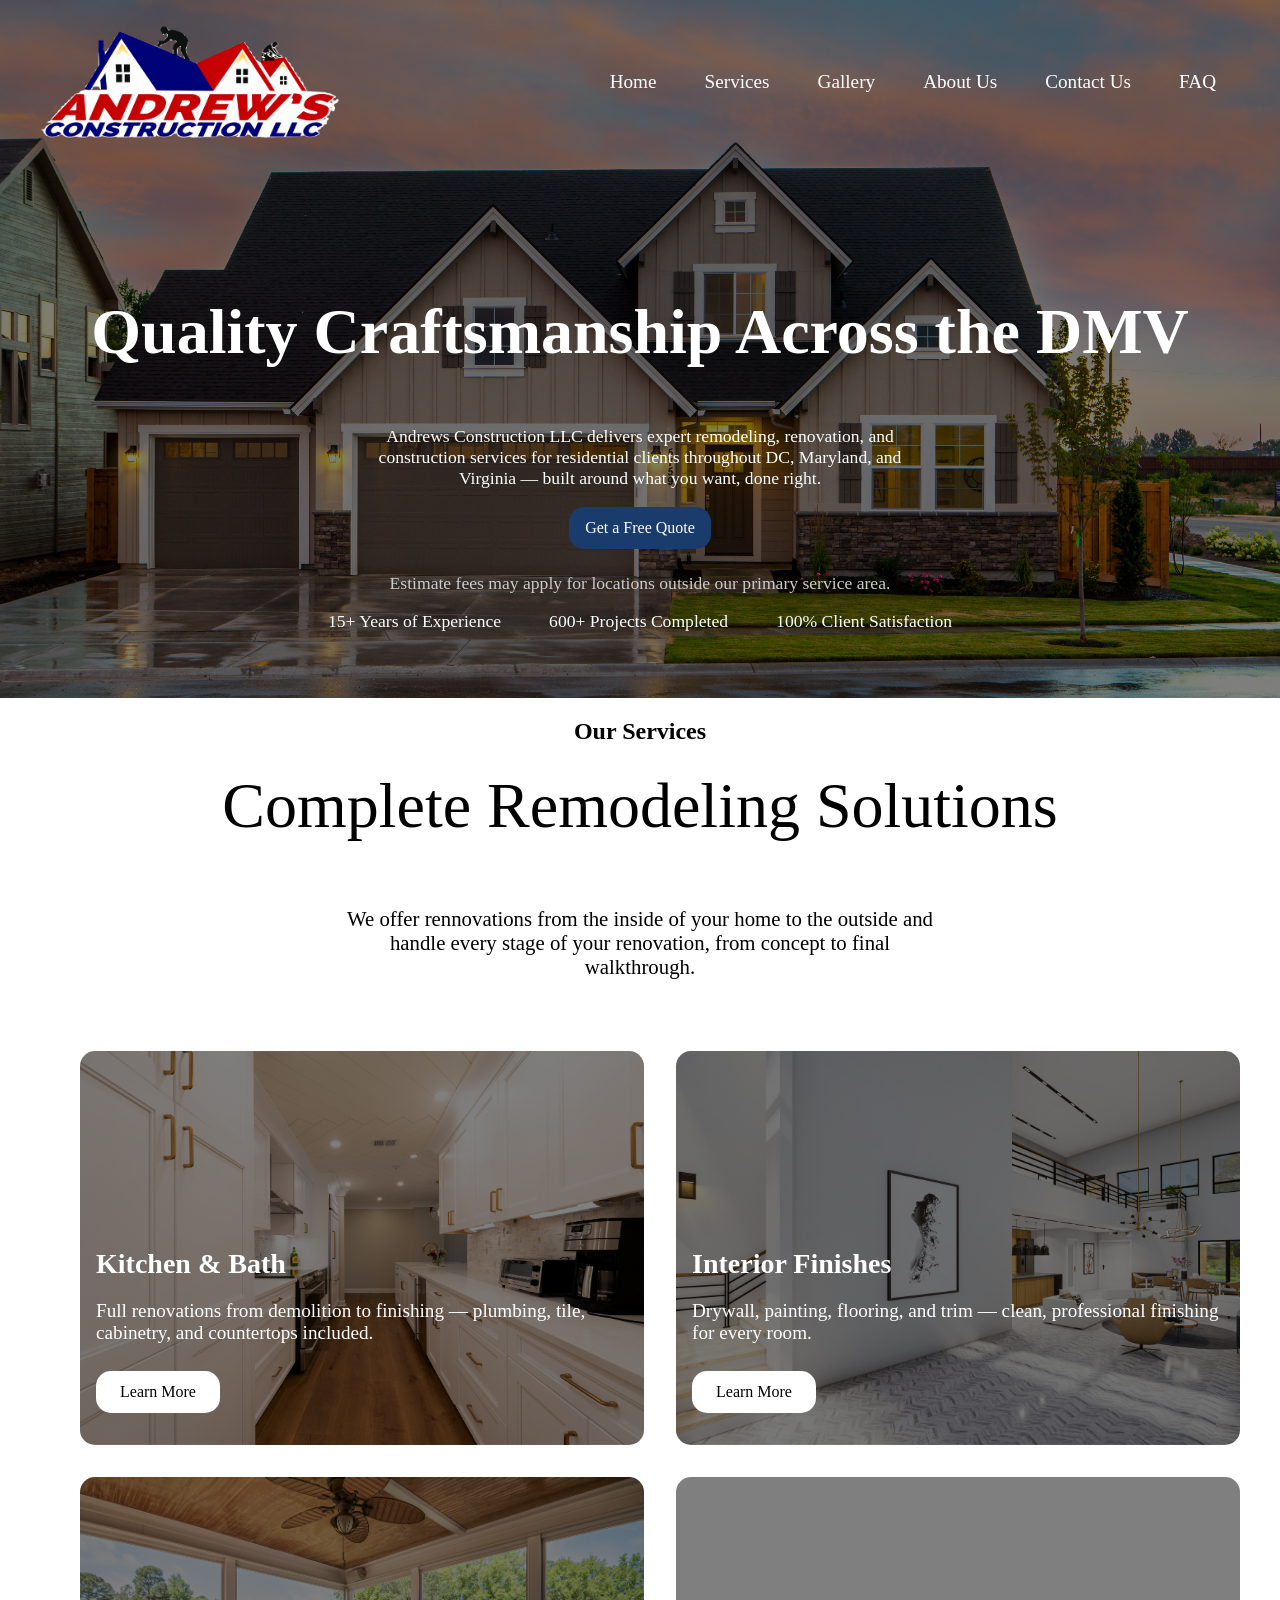
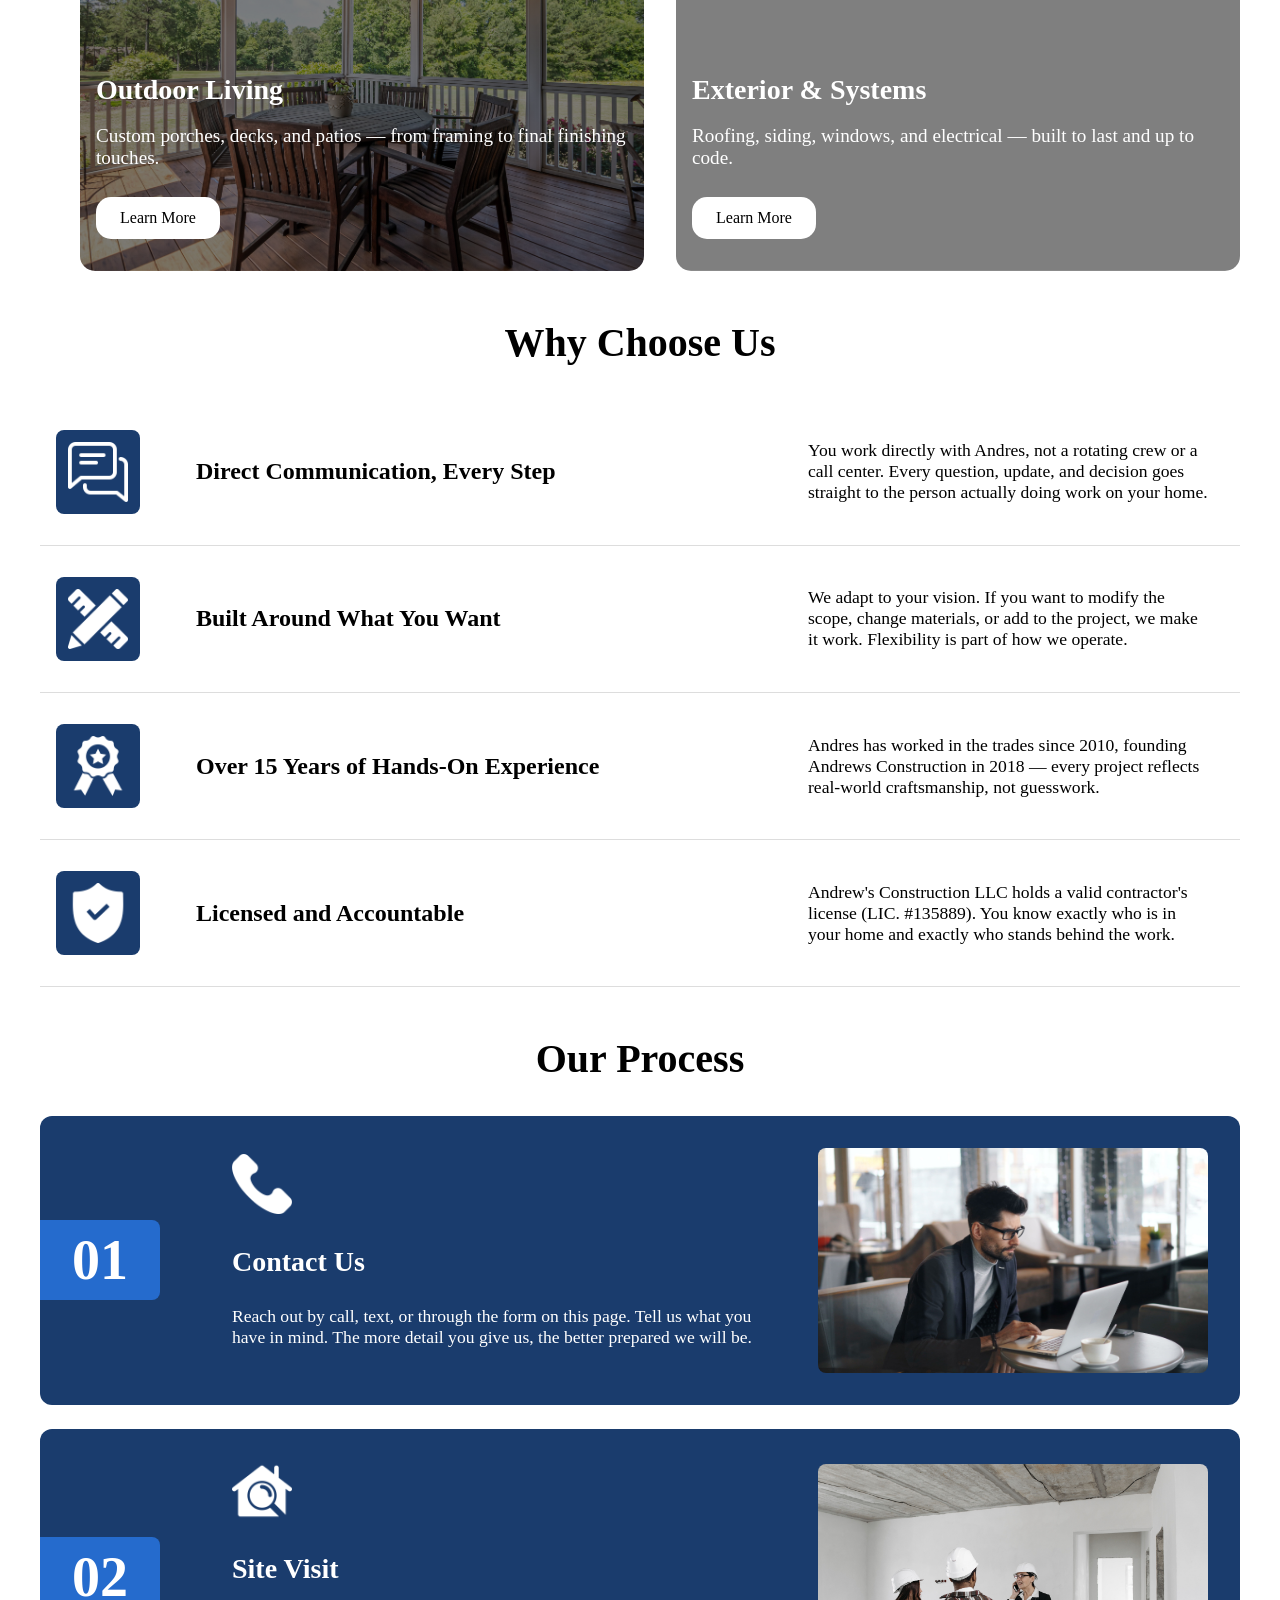
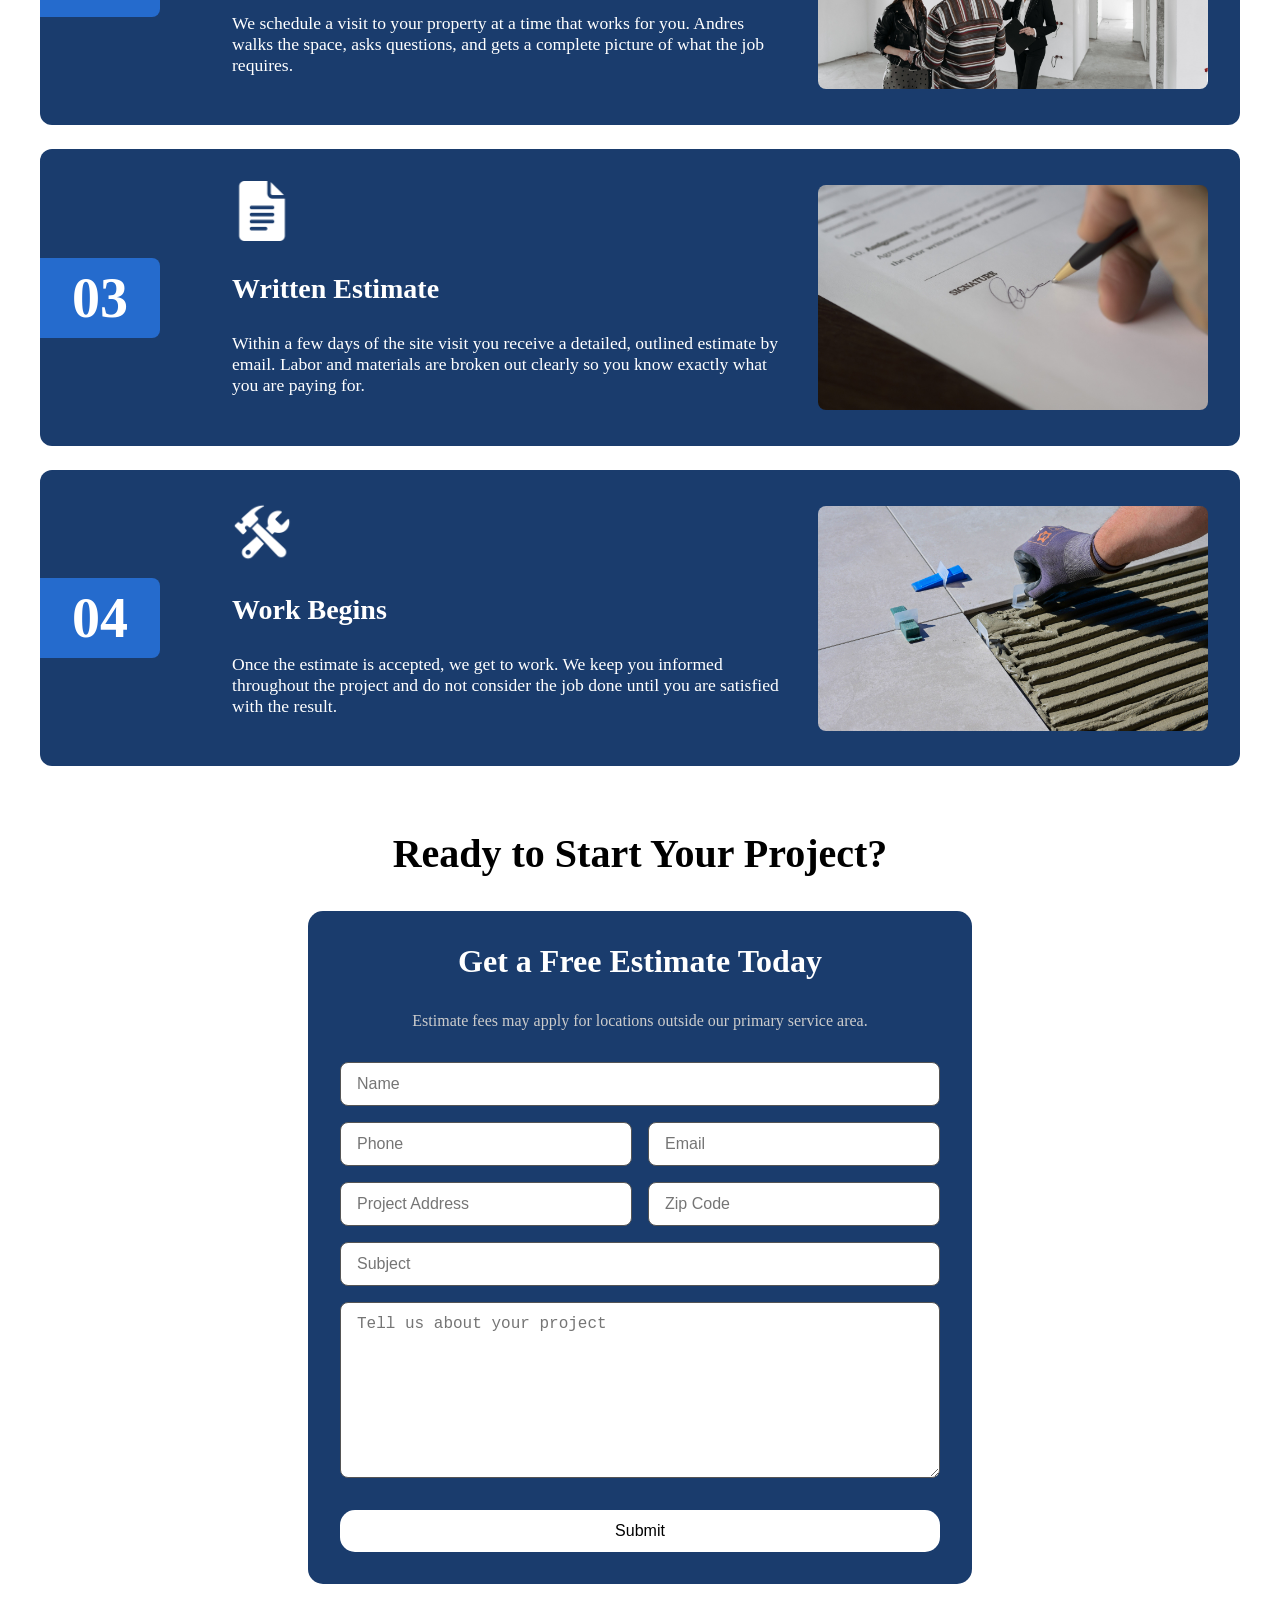
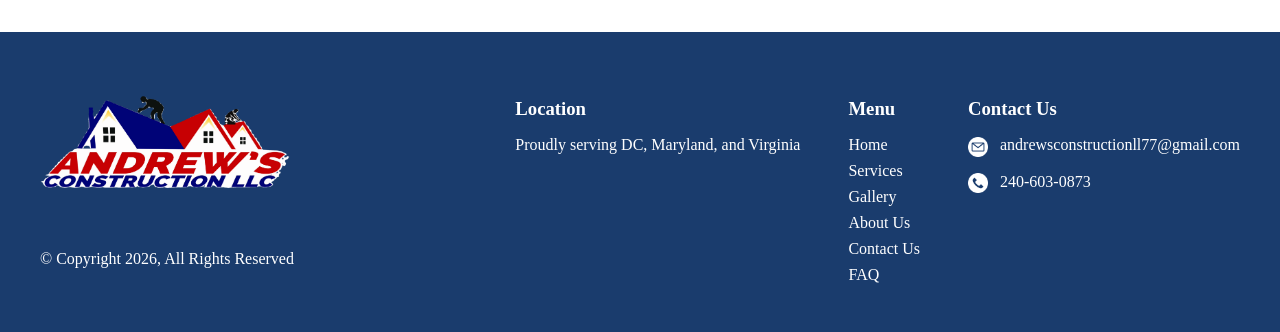
==== index.html @ 65fcd0f0 "update: add favicon across all pages" ====
<!DOCTYPE html>
<html lang="en">
  <head>
    <meta charset="UTF-8" />
    <meta name="viewport" content="width=device-width, initial-scale=1.0" />
    <title>Home</title>
    <link rel="stylesheet" href="css/styles.css" />
    <link rel="icon" type="image/png" href="images/favicon_logo.png" />
    <!-- Favicon icon attribution: Real estate icons created by ADMS ICons - Flaticon | https://www.flaticon.com/free-icons/real-estate -->
  </head>
  <body>
    <header class="header-transparent">
      <div class="header-inner">
        <h1>
          <a href="index.html">
            <img
              src="images/Business-Logo.png"
              alt="Andrews Construction LLC logo"
              class="logo"
            />
          </a>
        </h1>
        <nav>
          <ul>
            <li><a href="index.html">Home</a></li>
            <li><a href="services.html">Services</a></li>
            <li><a href="gallery.html">Gallery</a></li>
            <li><a href="about.html">About Us</a></li>
            <li><a href="contact.html">Contact Us</a></li>
            <li><a href="faq.html">FAQ</a></li>
          </ul>
        </nav>
      </div>
    </header>
    <section class="hero">
      <h2>Quality Craftsmanship Across the DMV</h2>
      <p>
        Andrews Construction LLC delivers expert remodeling, renovation, and
        construction services for residential clients throughout DC, Maryland,
        and Virginia — built around what you want, done right.
      </p>
      <a href="contact.html" class="cta-button">Get a Free Quote</a>
      <p class="fee-disclaimer">
        Estimate fees may apply for locations outside our primary service area.
      </p>

      <ul>
        <li>
          <span>15+ Years of Experience</span>
        </li>
        <li>
          <span>600+ Projects Completed</span>
        </li>
        <li>
          <span>100% Client Satisfaction</span>
        </li>
      </ul>
    </section>
    <main>
      <section class="services">
        <h2>Our Services</h2>
        <p>Complete Remodeling Solutions</p>
        <p class="services-subtext">
          We offer rennovations from the inside of your home to the outside and
          handle every stage of your renovation, from concept to final
          walkthrough.
        </p>
        <ul>
          <li class="kitchen-bath">
            <h3>Kitchen & Bath</h3>
            <p>
              Full renovations from demolition to finishing — plumbing, tile,
              cabinetry, and countertops included.
            </p>
            <div class="services-buttons">
              <a href="services.html" class="learn-more">Learn More</a>
            </div>
          </li>
          <li class="interior-finishes">
            <h3>Interior Finishes</h3>
            <p>
              Drywall, painting, flooring, and trim — clean, professional
              finishing for every room.
            </p>
            <div class="services-buttons">
              <a href="services.html" class="learn-more">Learn More</a>
            </div>
          </li>
          <li class="outdoor-living">
            <h3>Outdoor Living</h3>
            <p>
              Custom porches, decks, and patios — from framing to final
              finishing touches.
            </p>
            <div class="services-buttons">
              <a href="services.html" class="learn-more">Learn More</a>
            </div>
          </li>
          <li class="exterior-systems">
            <h3>Exterior & Systems</h3>
            <p>
              Roofing, siding, windows, and electrical — built to last and up to
              code.
            </p>
            <div class="services-buttons">
              <a href="services.html" class="learn-more">Learn More</a>
            </div>
          </li>
        </ul>
      </section>
      <section class="why-choose-us">
        <h2>Why Choose Us</h2>
        <ul>
          <li>
            <div class="icon-wrap">
              <img
                src="images/direct_comms.png"
                alt="Icon placeholder: direct communication"
                class="why-icon"
              />
            </div>
            <h3>Direct Communication, Every Step</h3>
            <p>
              You work directly with Andres, not a rotating crew or a call
              center. Every question, update, and decision goes straight to the
              person actually doing work on your home.
            </p>
          </li>
          <li>
            <div class="icon-wrap">
              <img
                src="images/build_around_them.png"
                alt="Icon placeholder: built around what you need"
                class="why-icon"
              />
            </div>
            <h3>Built Around What You Want</h3>
            <p>
              We adapt to your vision. If you want to modify the scope, change
              materials, or add to the project, we make it work. Flexibility is
              part of how we operate.
            </p>
          </li>
          <li>
            <div class="icon-wrap">
              <img
                src="images/experience.png"
                alt="Icon placeholder: experience"
                class="why-icon"
              />
            </div>
            <h3>Over 15 Years of Hands-On Experience</h3>
            <p>
              Andres has worked in the trades since 2010, founding Andrews
              Construction in 2018 — every project reflects real-world
              craftsmanship, not guesswork.
            </p>
          </li>
          <li>
            <div class="icon-wrap">
              <img
                src="images/shield.png"
                alt="Icon placeholder: licensed and accountable"
                class="why-icon"
              />
            </div>
            <h3>Licensed and Accountable</h3>
            <p>
              Andrew's Construction LLC holds a valid contractor's license (LIC.
              #135889). You know exactly who is in your home and exactly who
              stands behind the work.
            </p>
          </li>
        </ul>
      </section>
      <section class="process">
        <h2>Our Process</h2>
        <ol>
          <li>
            <span class="process-number">01</span>
            <div>
              <img
                src="images/contact_us.png"
                alt="Icon placeholder: contact us"
                class="process-icon"
              />
              <h3>Contact Us</h3>
              <p>
                Reach out by call, text, or through the form on this page. Tell
                us what you have in mind. The more detail you give us, the
                better prepared we will be.
              </p>
            </div>
            <img
              src="images/laptop_user.jpg"
              alt="Placeholder: contacting us photo"
              class="process-photo"
            />
          </li>
          <li>
            <span class="process-number">02</span>
            <div>
              <img
                src="images/site_visit.png"
                alt="Icon placeholder: site visit"
                class="process-icon"
              />
              <h3>Site Visit</h3>
              <p>
                We schedule a visit to your property at a time that works for
                you. Andres walks the space, asks questions, and gets a complete
                picture of what the job requires.
              </p>
            </div>
            <img
              src="images/contractor.jpg"
              alt="Placeholder: site visit photo"
              class="process-photo"
            />
          </li>
          <li>
            <span class="process-number">03</span>
            <div>
              <img
                src="images/estimate.png"
                alt="Icon placeholder: written estimate"
                class="process-icon"
              />
              <h3>Written Estimate</h3>
              <p>
                Within a few days of the site visit you receive a detailed,
                outlined estimate by email. Labor and materials are broken out
                clearly so you know exactly what you are paying for.
              </p>
            </div>
            <img
              src="images/sign_doc.jpg"
              alt="Placeholder: estiamte photo"
              class="process-photo"
            />
          </li>
          <li>
            <span class="process-number">04</span>
            <div>
              <img
                src="images/work_begins.png"
                alt="Icon placeholder: work begins"
                class="process-icon"
              />
              <h3>Work Begins</h3>
              <p>
                Once the estimate is accepted, we get to work. We keep you
                informed throughout the project and do not consider the job done
                until you are satisfied with the result.
              </p>
            </div>
            <img
              src="images/tiling_job.jpg"
              alt="Placeholder: work begins photo"
              class="process-photo"
            />
          </li>
        </ol>
      </section>
      <!-- <section>
        <h2>What Our Clients Say</h2>
        <blockquote>
          <p>Example review</p>
          <cite>- Eric Penkala</cite>
        </blockquote>
      </section> -->
      <section class="ready-to-start">
        <h2>Ready to Start Your Project?</h2>
        <form
          name="quote-request"
          class="home-form"
          data-netlify="true"
          data-netlify-recaptcha="true"
        >
          <h3 class="form-heading">Get a Free Estimate Today</h3>
          <p class="fee-disclaimer">
            Estimate fees may apply for locations outside our primary service
            area.
          </p>

          <input type="hidden" name="form-name" value="quote-request" />
          <p style="display: none">
            <label>Don't fill this out: <input name="bot-field" /></label>
          </p>

          <input type="text" name="name" placeholder="Name" required />

          <div class="form-row">
            <input type="tel" name="phone" placeholder="Phone" required />
            <input type="email" name="email" placeholder="Email" required />
          </div>

          <div class="form-row">
            <input
              type="text"
              name="address"
              placeholder="Project Address"
              required
            />
            <input
              type="text"
              name="zip"
              placeholder="Zip Code"
              pattern="[0-9]{5}"
              maxlength="5"
              required
            />
          </div>

          <input type="text" name="subject" placeholder="Subject" required />

          <textarea
            name="message"
            placeholder="Tell us about your project"
            required
          ></textarea>

          <div data-netlify-recaptcha="true"></div>

          <button type="submit">Submit</button>
        </form>
      </section>
    </main>
    <footer>
      <div class="footer-inner">
        <div class="footer-brand">
          <a href="index.html">
            <img
              src="images/Business-Logo.png"
              alt="Andrews Construction LLC logo"
              class="footer-logo"
            />
          </a>
          <p class="footer-copyright">
            &copy; Copyright 2026, All Rights Reserved
          </p>
        </div>

        <div class="footer-columns">
          <div class="footer-location">
            <h3>Location</h3>
            <p>Proudly serving DC, Maryland, and Virginia</p>
          </div>

          <div class="footer-menu">
            <h3>Menu</h3>
            <ul>
              <li><a href="index.html">Home</a></li>
              <li><a href="services.html">Services</a></li>
              <li><a href="gallery.html">Gallery</a></li>
              <li><a href="about.html">About Us</a></li>
              <li><a href="contact.html">Contact Us</a></li>
              <li><a href="faq.html">FAQ</a></li>
            </ul>
          </div>

          <div class="footer-contact">
            <h3>Contact Us</h3>
            <p>
              <img
                src="images/email-2.png"
                alt="Email icon"
                class="footer-icon"
              />
              <a href="mailto:andrewsconstructionll77@gmail.com"
                >andrewsconstructionll77@gmail.com</a
              >
            </p>
            <p>
              <img
                src="images/phone-call-2.png"
                alt="Phone icon"
                class="footer-icon"
              />
              <a href="tel:2406030873">240-603-0873</a>
            </p>
          </div>
        </div>
      </div>
    </footer>
  </body>
</html>
---- css/styles.css ----
/*
Author: Eric Penkala
Date: 07-09-26
File Name: styles.css
*/

main {
  max-width: 1200px;
  margin: 0 auto;
}

header {
  background-color: #1a3c6d;
  display: flex;
  justify-content: center;
}

.header-inner {
  width: 100%;
  max-width: 1200px;
  display: flex;
  justify-content: space-between;
  align-items: center;
  padding: 1.5rem 2rem;
}

.header-inner h1 {
  margin: 0;
}

.header-transparent {
  position: absolute;
  top: 0;
  left: 0;
  width: 100%;
  z-index: 10;
  background-color: transparent;
}

.logo {
  width: 300px;
  display: block;
}

nav ul {
  display: flex;
  list-style: none;
  gap: 1.5rem;
  padding: 0;
  margin: 0;
}

nav a {
  text-decoration: none;
  color: white;
  white-space: nowrap;
  font-size: 1.2rem;
  margin-right: 1.5rem;
}

body {
  margin: 0;
}

.hero h2,
.hero p,
.hero .cta-button {
  max-width: 700px;
}

.hero {
  background-image: linear-gradient(rgba(0, 0, 0, 0.5), rgba(0, 0, 0, 0.5)),
    url("../images/hero_photo.jpg");
  background-size: cover;
  background-position: center;
  color: white;
  min-height: 650px;
  display: flex;
  flex-direction: column;
  justify-content: flex-end;
  padding-bottom: 3rem;
  max-width: 100%;
  width: 100%;
  position: relative;
}

.hero h2,
.hero p,
.hero .cta-button,
.hero ul {
  max-width: 1200px;
  margin-left: auto;
  margin-right: auto;
  padding-left: 1rem;
  padding-right: 1rem;
}

.hero h2 {
  font-size: 4rem;
  margin-bottom: 2.5rem;
}

.hero .cta-button {
  align-self: flex-start;
  margin-bottom: 1rem;
}

.hero ul {
  display: flex;
  list-style: none;
  gap: 3rem;
  padding: 0;
  margin-top: 0;
  font-size: 1.1rem;
}

.hero p {
  text-align: center;
  margin-left: auto;
  margin-right: auto;
  max-width: 540px;
  font-size: 1.1rem;
}

.cta-button {
  display: inline-block;
  padding: 0.75rem 1.5rem;
  background-color: #1a3c6d;
  color: white;
  text-decoration: none;
  border-radius: 15px;
}

.services ul {
  color: white;
  display: grid;
  grid-template-columns: 1fr 1fr;
  gap: 2rem;
}

.kitchen-bath {
  list-style: none;
  border-radius: 15px;
  background-image: linear-gradient(rgba(0, 0, 0, 0.5), rgba(0, 0, 0, 0.5)),
    url("../images/kitchen.jpg");
  background-size: cover;
  background-position: center;
  padding: 1rem 1rem 2rem 1rem;
  display: flex;
  flex-direction: column;
  justify-content: flex-end;
  aspect-ratio: 1 / 0.65;
}

.interior-finishes {
  list-style: none;
  border-radius: 15px;
  background-image: linear-gradient(rgba(0, 0, 0, 0.5), rgba(0, 0, 0, 0.5)),
    url("../images/interior_room.jpg");
  background-size: cover;
  background-position: center;
  padding: 1rem 1rem 2rem 1rem;
  display: flex;
  flex-direction: column;
  justify-content: flex-end;
  aspect-ratio: 1 / 0.65;
}

.outdoor-living {
  list-style: none;
  border-radius: 15px;
  background-image: linear-gradient(rgba(0, 0, 0, 0.5), rgba(0, 0, 0, 0.5)),
    url("../images/porch.jpg");
  background-size: cover;
  background-position: center;
  padding: 1rem 1rem 2rem 1rem;
  display: flex;
  flex-direction: column;
  justify-content: flex-end;
  aspect-ratio: 1 / 0.65;
}

.exterior-systems {
  list-style: none;
  border-radius: 15px;
  background-image: linear-gradient(rgba(0, 0, 0, 0.5), rgba(0, 0, 0, 0.5)),
    url("../images/exterior.jpg");
  background-size: cover;
  background-position: center;
  padding: 1rem 1rem 2rem 1rem;
  display: flex;
  flex-direction: column;
  justify-content: flex-end;
  aspect-ratio: 1 / 0.65;
}

.services-buttons {
  display: flex;
  gap: 1rem;
}

.services li h3 {
  font-size: 1.75rem;
  margin-bottom: 0.5rem;
}

.services li p {
  font-size: 1.2rem;
  position: relative;
  top: -0.5rem;
}

.services h2 {
  text-align: center;
  font-size: 1.5rem;
  margin-bottom: 0.5rem;
}

.services > p {
  text-align: center;
  font-size: 4rem;
  position: relative;
  top: -2.5rem;
}

.services p.services-subtext {
  text-align: center;
  font-size: 1.3rem;
  margin-bottom: 2rem;
  max-width: 615px;
  margin-left: auto;
  margin-right: auto;
}

.learn-more {
  display: inline-block;
  background-color: white;
  color: black;
  padding: 0.75rem 1.5rem;
  text-decoration: none;
  border-radius: 15px;
}

.why-choose-us h2 {
  text-align: center;
  margin-top: 3rem;
  font-size: 2.5rem;
}

.why-choose-us ul {
  list-style: none;
  padding: 0;
  margin: 0;
}

.why-choose-us li {
  display: flex;
  align-items: center;
  gap: 3.5rem;
  padding: 1.5rem 0;
  border-bottom: 1px solid #ddd;
}

.why-choose-us li h3 {
  flex: 0 0 250px;
  font-size: 1.5rem;
  white-space: nowrap;
}

.why-choose-us li p {
  flex: 0 1 400px;
  text-align: left;
  margin-left: auto;
  margin-right: 2rem;
  font-size: 1.1rem;
}

.why-icon {
  width: 60px;
  height: auto;
  filter: brightness(0) invert(1);
}

.icon-wrap {
  border: none;
  background-color: #1a3c6d;
  display: flex;
  align-items: center;
  justify-content: center;
  margin-left: 1rem;
  padding: 0.75rem;
  border-radius: 8px;
}

.cta-button:hover {
  background-color: #0c182e;
}

.cta-button:hover {
  background-color: #0c182e;
}

.learn-more:hover {
  background-color: #dfdbdb;
}

.cta-button-services:hover {
  background-color: #0c182e;
}

.why-choose-us li:hover {
  background-color: #dce3ea;
}

.why-choose-us li:hover .icon-wrap {
  background-color: #0f1f3d;
}

.process h2 {
  text-align: center;
  margin-top: 3rem;
  font-size: 2.5rem;
}

.process ol {
  list-style: none;
  padding: 0;
  margin: 0;
  display: flex;
  flex-direction: column;
  gap: 1.5rem;
}

.process li {
  display: flex;
  align-items: center;
  gap: 2rem;
  background-color: #1a3c6d;
  border-radius: 12px;
  padding: 2rem 2rem 2rem 12rem;
  position: relative;
  color: white;
}

.process li > div {
  flex: 1 1 60%;
}

.process-photo {
  flex: 0 0 40%;
  width: 40%;
  height: 225px;
  object-fit: cover;
  border-radius: 8px;
}

.process-icon {
  width: 60px;
  height: 60px;
  object-fit: cover;
  filter: brightness(0) invert(1);
}

.process-number {
  position: absolute;
  left: 0;
  top: 50%;
  transform: translateY(-50%);
  background-color: #256bcd;
  color: white;
  font-size: 3.5rem;
  font-weight: bold;
  padding: 0.5rem 2rem;
  border-top-left-radius: 0;
  border-bottom-left-radius: 0;
  border-top-right-radius: 8px;
  border-bottom-right-radius: 8px;
}

.process li h3 {
  font-size: 1.75rem;
}

.process li p {
  font-size: 1.1rem;
}

footer {
  background-color: #1a3c6d;
  color: white;
  display: flex;
  justify-content: center;
}

.footer-inner {
  width: 100%;
  max-width: 1200px;
  display: flex;
  justify-content: space-between;
  align-items: flex-end;
  padding: 3rem 2rem;
  gap: 2rem;
}

.footer-brand {
  display: flex;
  flex-direction: column;
  gap: 0.5rem;
}

.footer-logo {
  width: 250px;
  height: auto;
  margin-bottom: 2rem;
}

.footer-columns {
  display: flex;
  gap: 3rem;
}

footer h3 {
  margin-bottom: 1rem;
}

footer ul {
  list-style: none;
  padding: 0;
  margin: 0;
  display: flex;
  flex-direction: column;
  gap: 0.5rem;
}

footer a {
  color: white;
  text-decoration: none;
}

.footer-icon {
  width: 20px;
  height: 20px;
  vertical-align: middle;
  margin-right: 0.5rem;
  filter: brightness(0) invert(1);
}

.ready-to-start {
  text-align: center;
  color: black;
  padding: 3rem 2rem;
}

.ready-to-start h2 {
  text-align: center;
  margin-top: 1rem;
  font-size: 2.5rem;
}

form {
  background-color: #1a3c6d;
  color: white;
  padding: 2rem;
  border-radius: 15px;
  max-width: 600px;
  display: flex;
  flex-direction: column;
  gap: 1rem;
}

form input,
form textarea {
  border: 1px solid #555;
  border-radius: 8px;
  padding: 0.75rem 1rem;
  color: black;
  font-size: 1rem;
}

form textarea {
  min-height: 150px;
  resize: vertical;
}

.form-row {
  display: flex;
  gap: 1rem;
}

.form-row input {
  flex: 1;
}

form button {
  background-color: white;
  color: black;
  border: none;
  padding: 0.75rem 1.5rem;
  border-radius: 15px;
  font-size: 1rem;
  cursor: pointer;
  width: 100%;
}

form button:hover {
  background-color: #dfdbdb;
}

.form-heading {
  font-size: 2rem;
  margin-bottom: 0.5rem;
  margin-top: 0rem;
}

.fee-disclaimer {
  font-size: 1rem;
  color: #ccc;
  margin-top: 0.5rem;
}

.fee-disclaimer-form {
  font-size: 1rem;
  color: #ccc;
  margin-top: 0rem;
}

.contact-intro {
  font-size: 1.1rem;
  margin-bottom: 1rem;
  max-width: 600px;
}

.contact-direct {
  font-size: 1.1rem;
  margin-bottom: 2rem;
}

.contact-direct a {
  color: #1a3c6d;
  text-decoration: none;
  font-weight: bold;
}

.contact-direct a:hover {
  text-decoration: underline;
}

.contact-layout {
  display: flex;
  gap: 2rem;
  align-items: stretch;
  padding: 2rem 0;
}

.contact-image-side {
  flex: 1;
}

.contact-form-side {
  flex: 1.3;
}

.contact-image-side img {
  width: 100%;
  height: 100%;
  object-fit: cover;
  border-radius: 15px;
}

.contact-info-box {
  background-color: #f5f5f5;
  border-radius: 15px;
  padding: 2rem;
  display: flex;
  flex-direction: column;
  justify-content: center;
}

.contact-left {
  flex: 1;
  display: flex;
  flex-direction: column;
  gap: 2rem;
}

.home-form {
  margin: 0 auto;
}

summary {
  list-style: none;
}

summary::-webkit-details-marker {
  display: none;
}

details {
  font-size: 1.2rem;
  border-radius: 15px;
  padding: 1rem 1rem 2rem 1rem;
  display: flex;
  justify-content: space-between;
}

.faq h3 {
  font-size: 1.5rem;
}
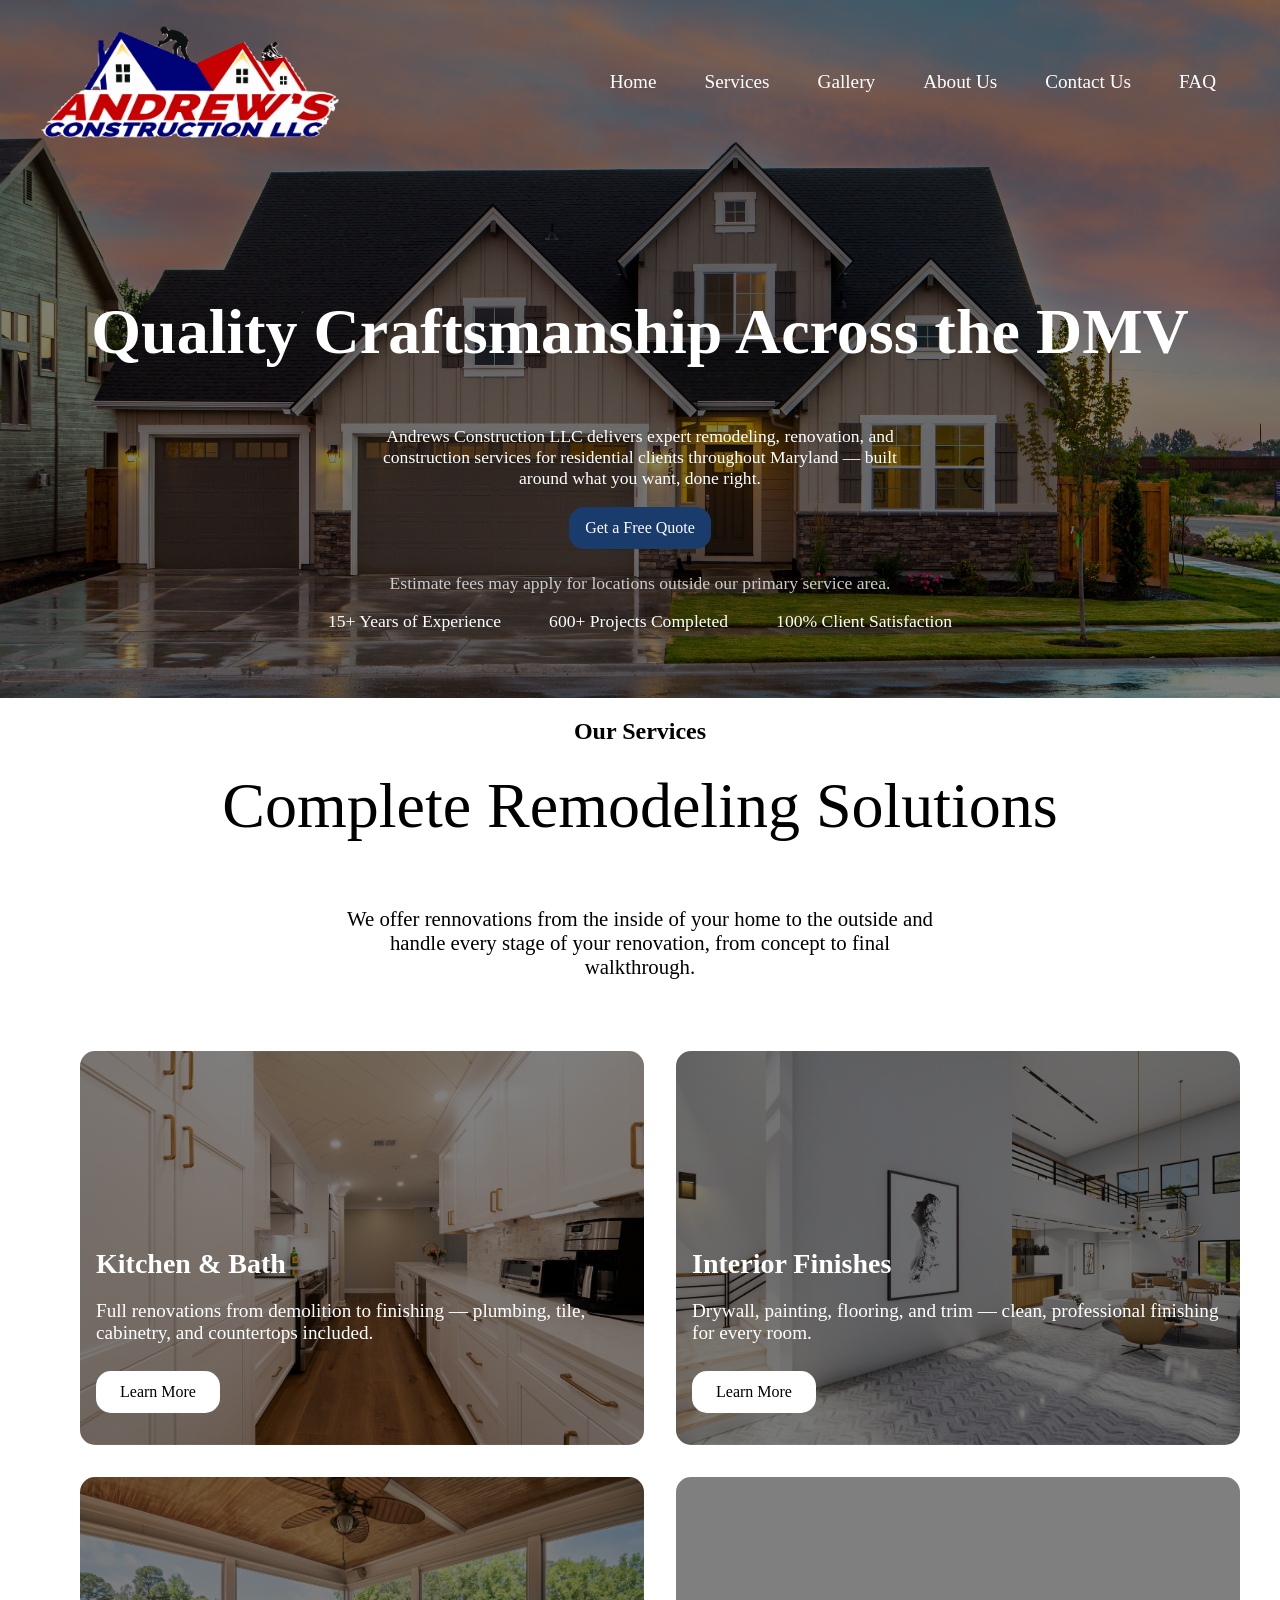
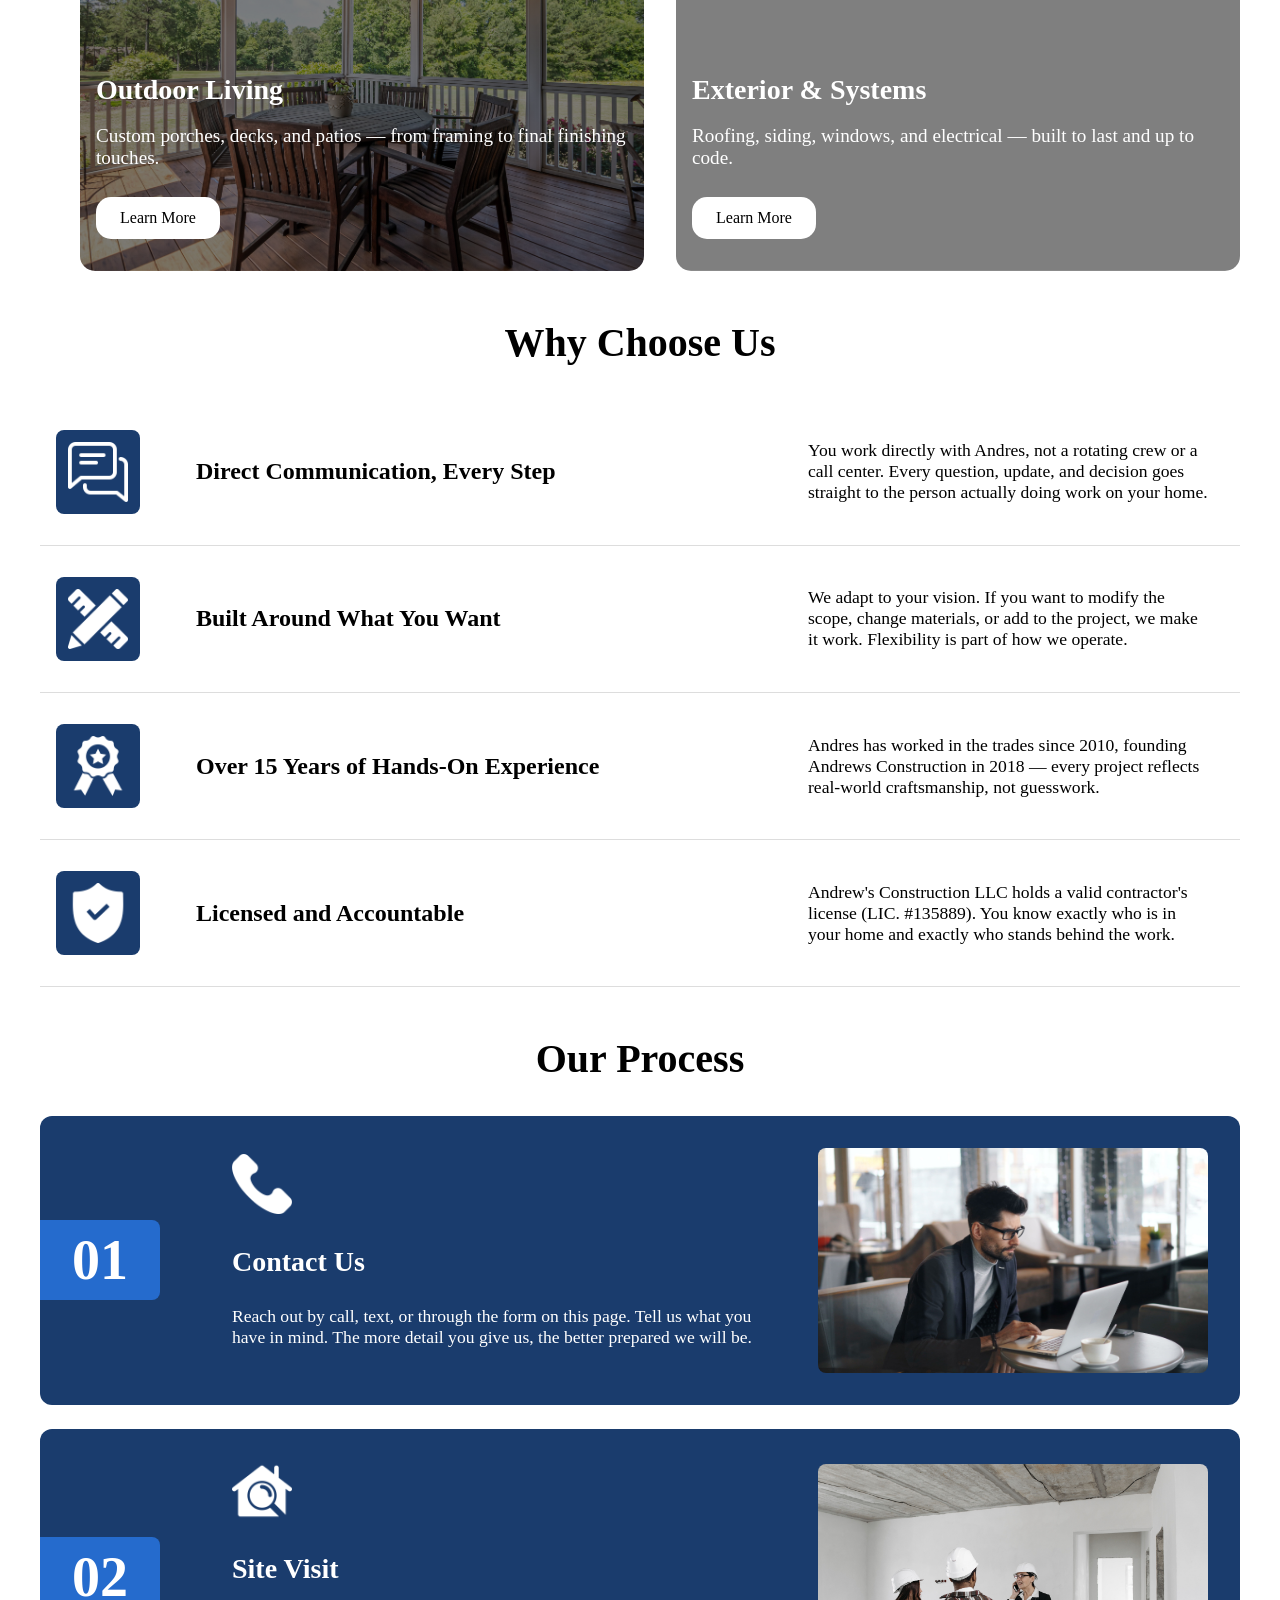
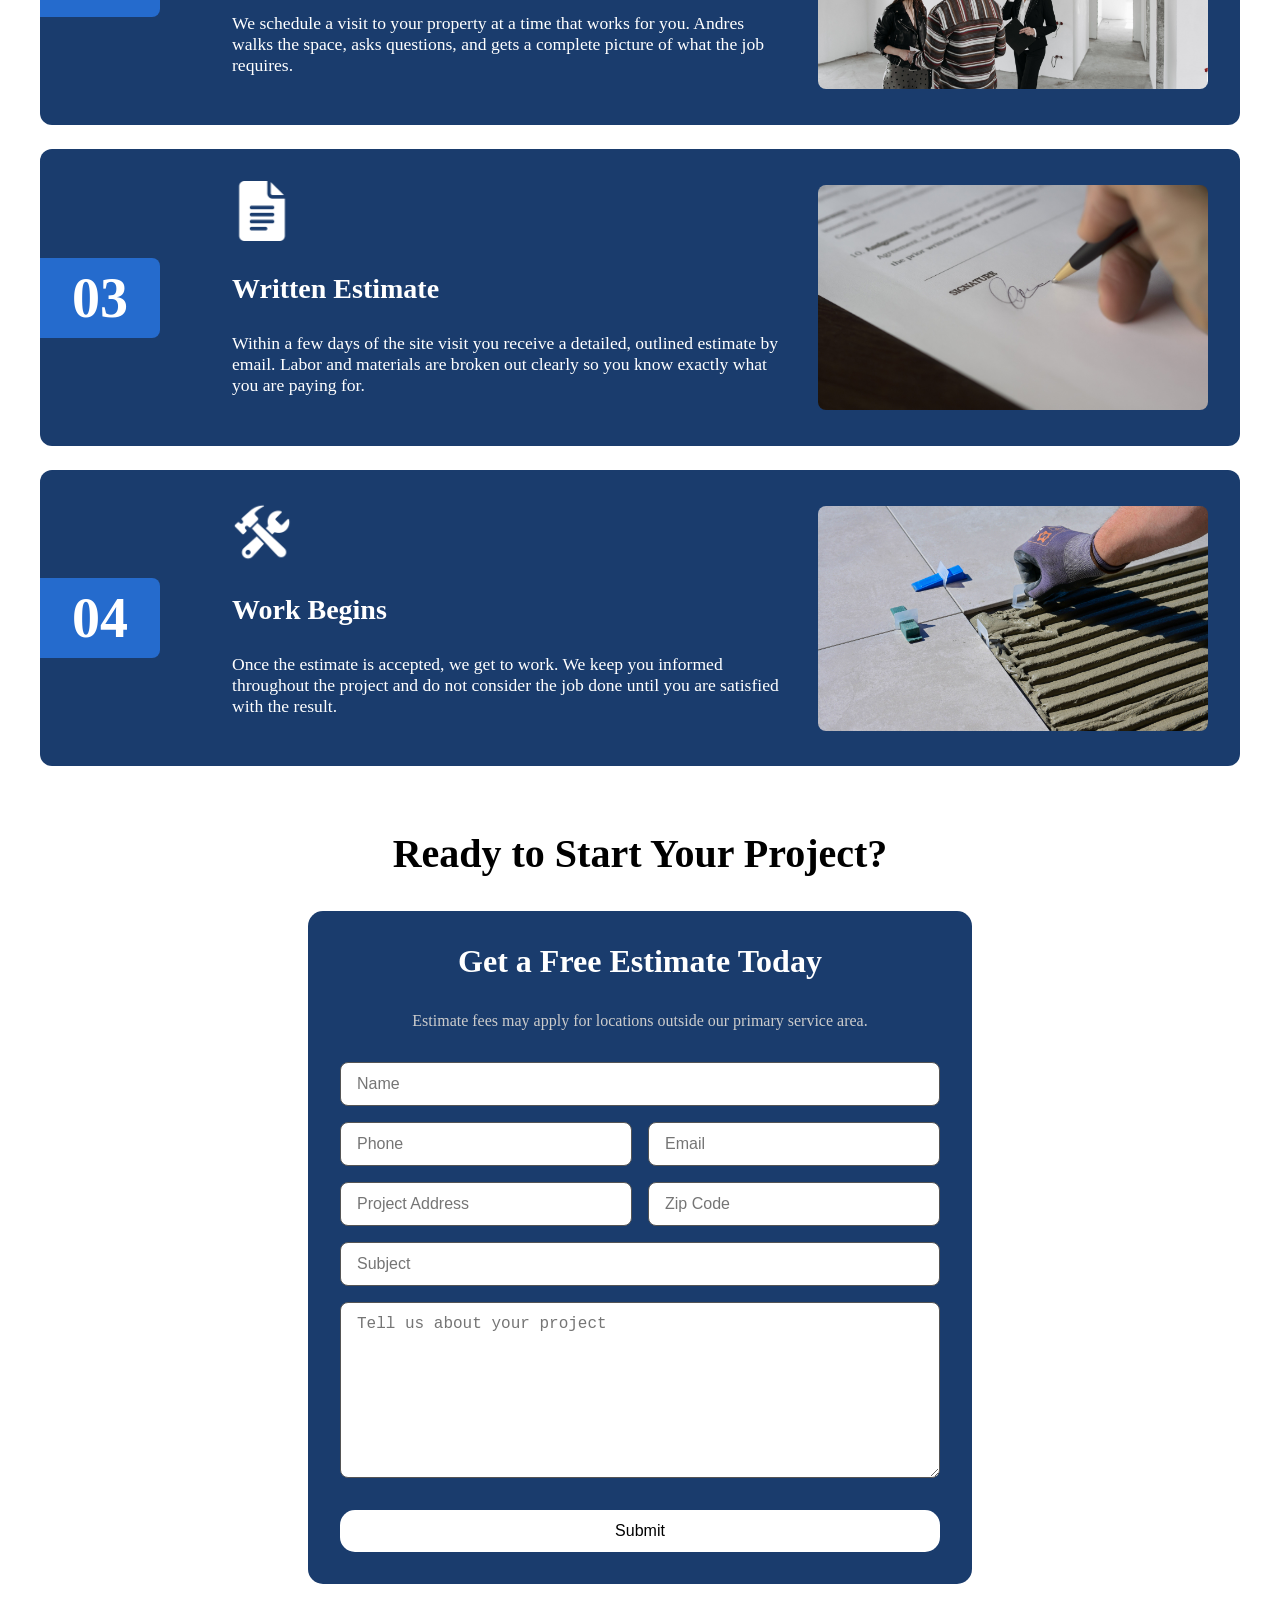
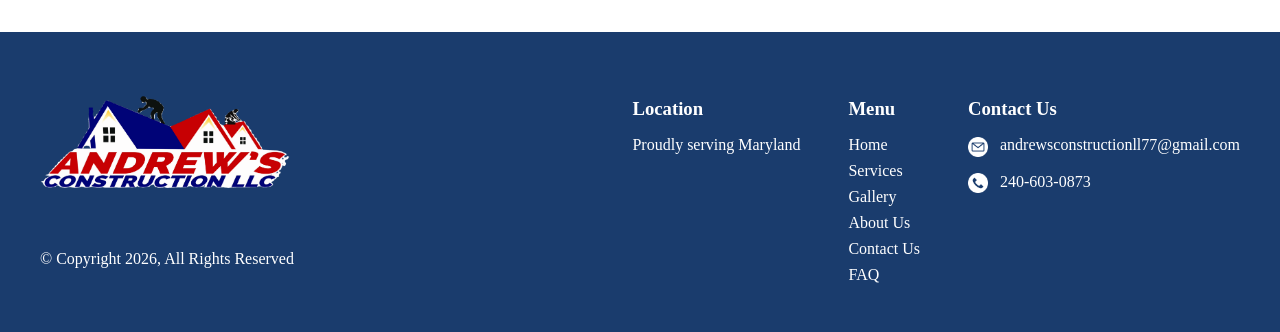
==== commit db81ae46: "fixed the DMV to just M" ====
--- a/index.html
+++ b/index.html
@@ -36,8 +36,8 @@
       <h2>Quality Craftsmanship Across the DMV</h2>
       <p>
         Andrews Construction LLC delivers expert remodeling, renovation, and
-        construction services for residential clients throughout DC, Maryland,
-        and Virginia — built around what you want, done right.
+        construction services for residential clients throughout Maryland —
+        built around what you want, done right.
       </p>
       <a href="contact.html" class="cta-button">Get a Free Quote</a>
       <p class="fee-disclaimer">
@@ -344,7 +344,7 @@
         <div class="footer-columns">
           <div class="footer-location">
             <h3>Location</h3>
-            <p>Proudly serving DC, Maryland, and Virginia</p>
+            <p>Proudly serving Maryland</p>
           </div>
 
           <div class="footer-menu">
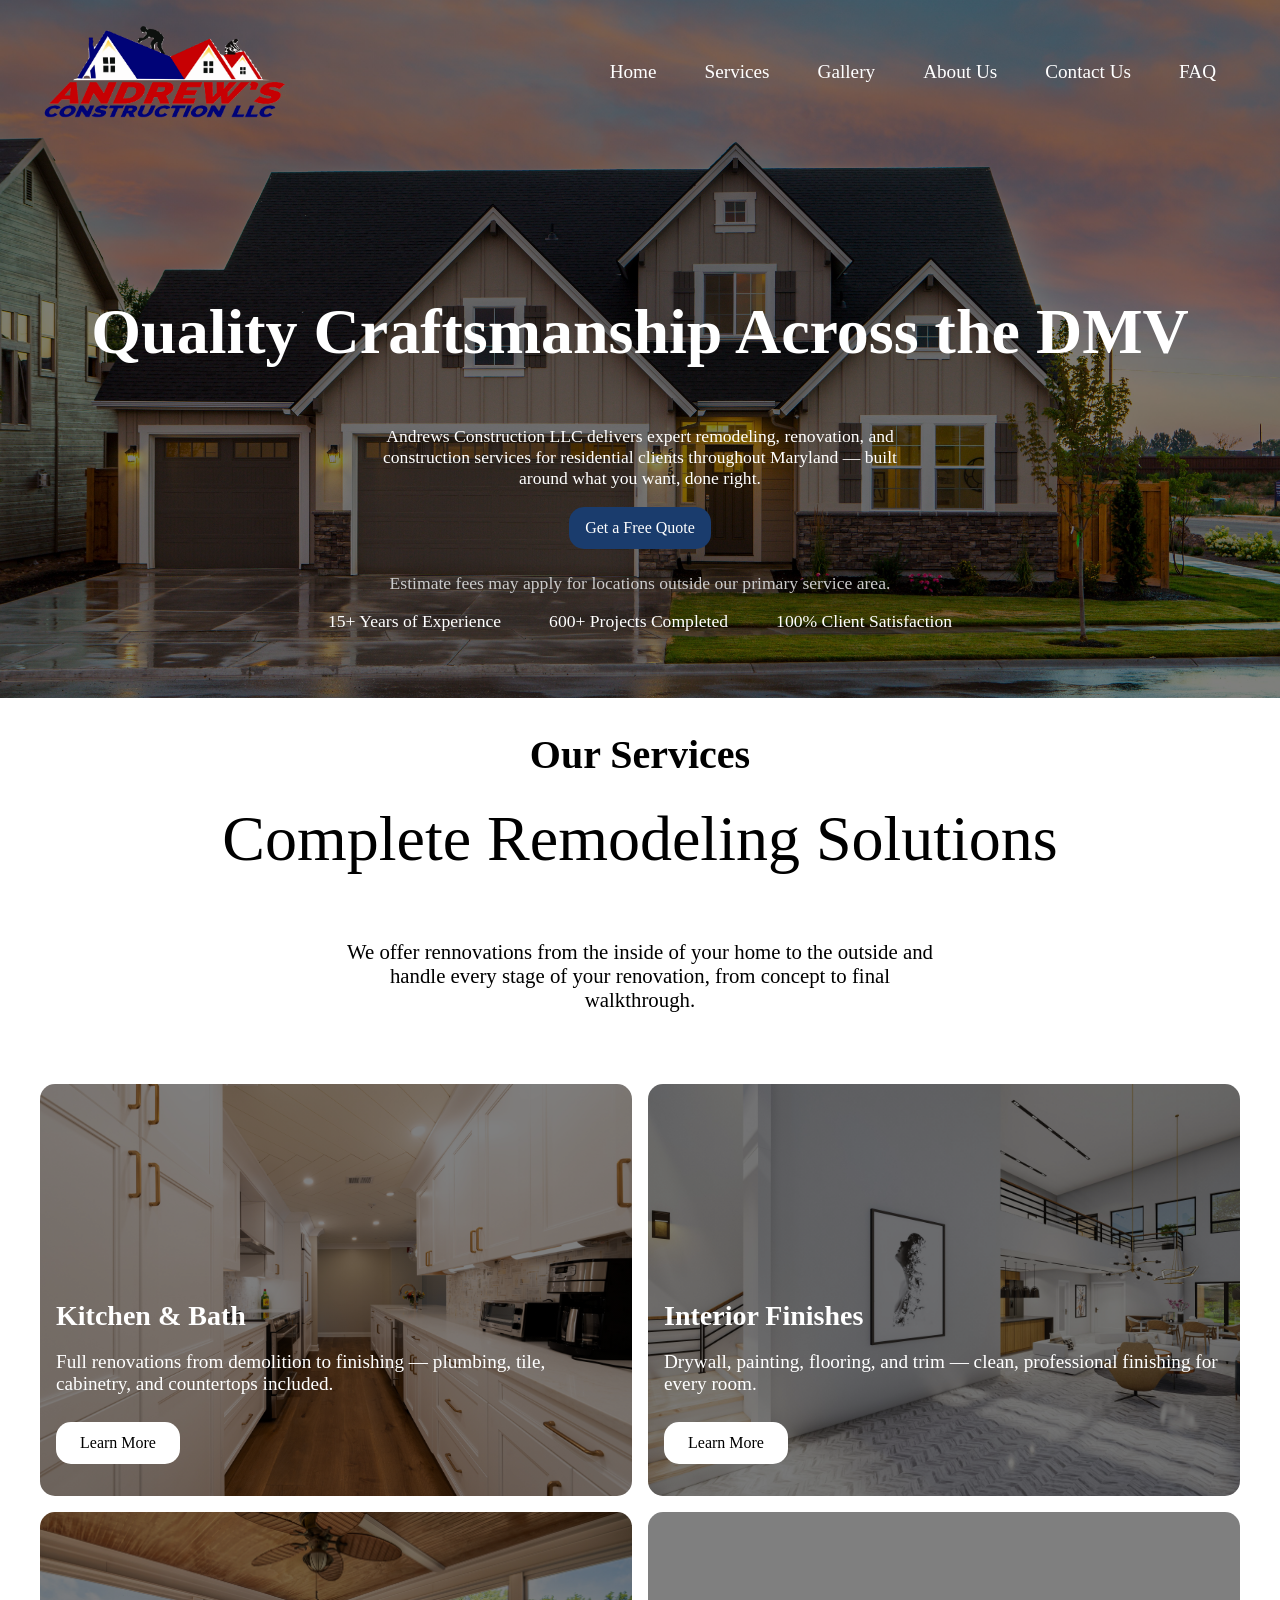
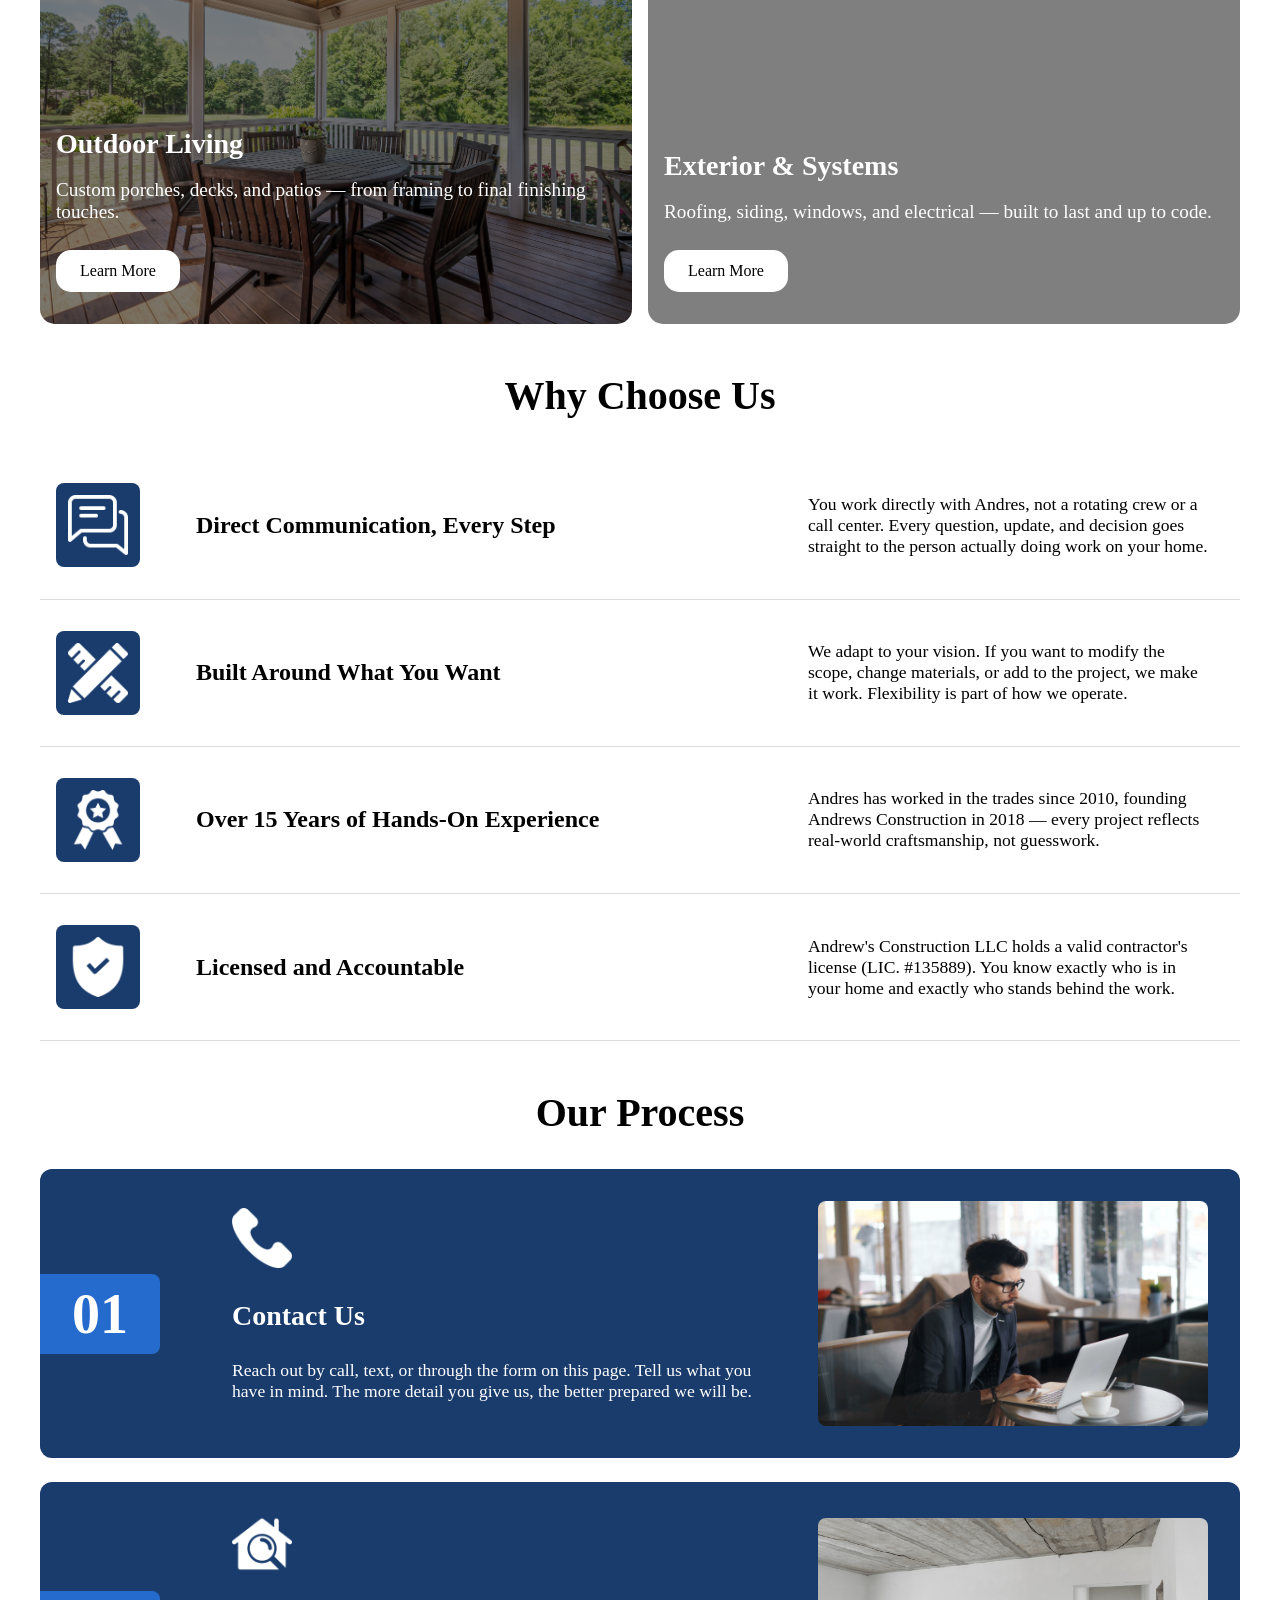
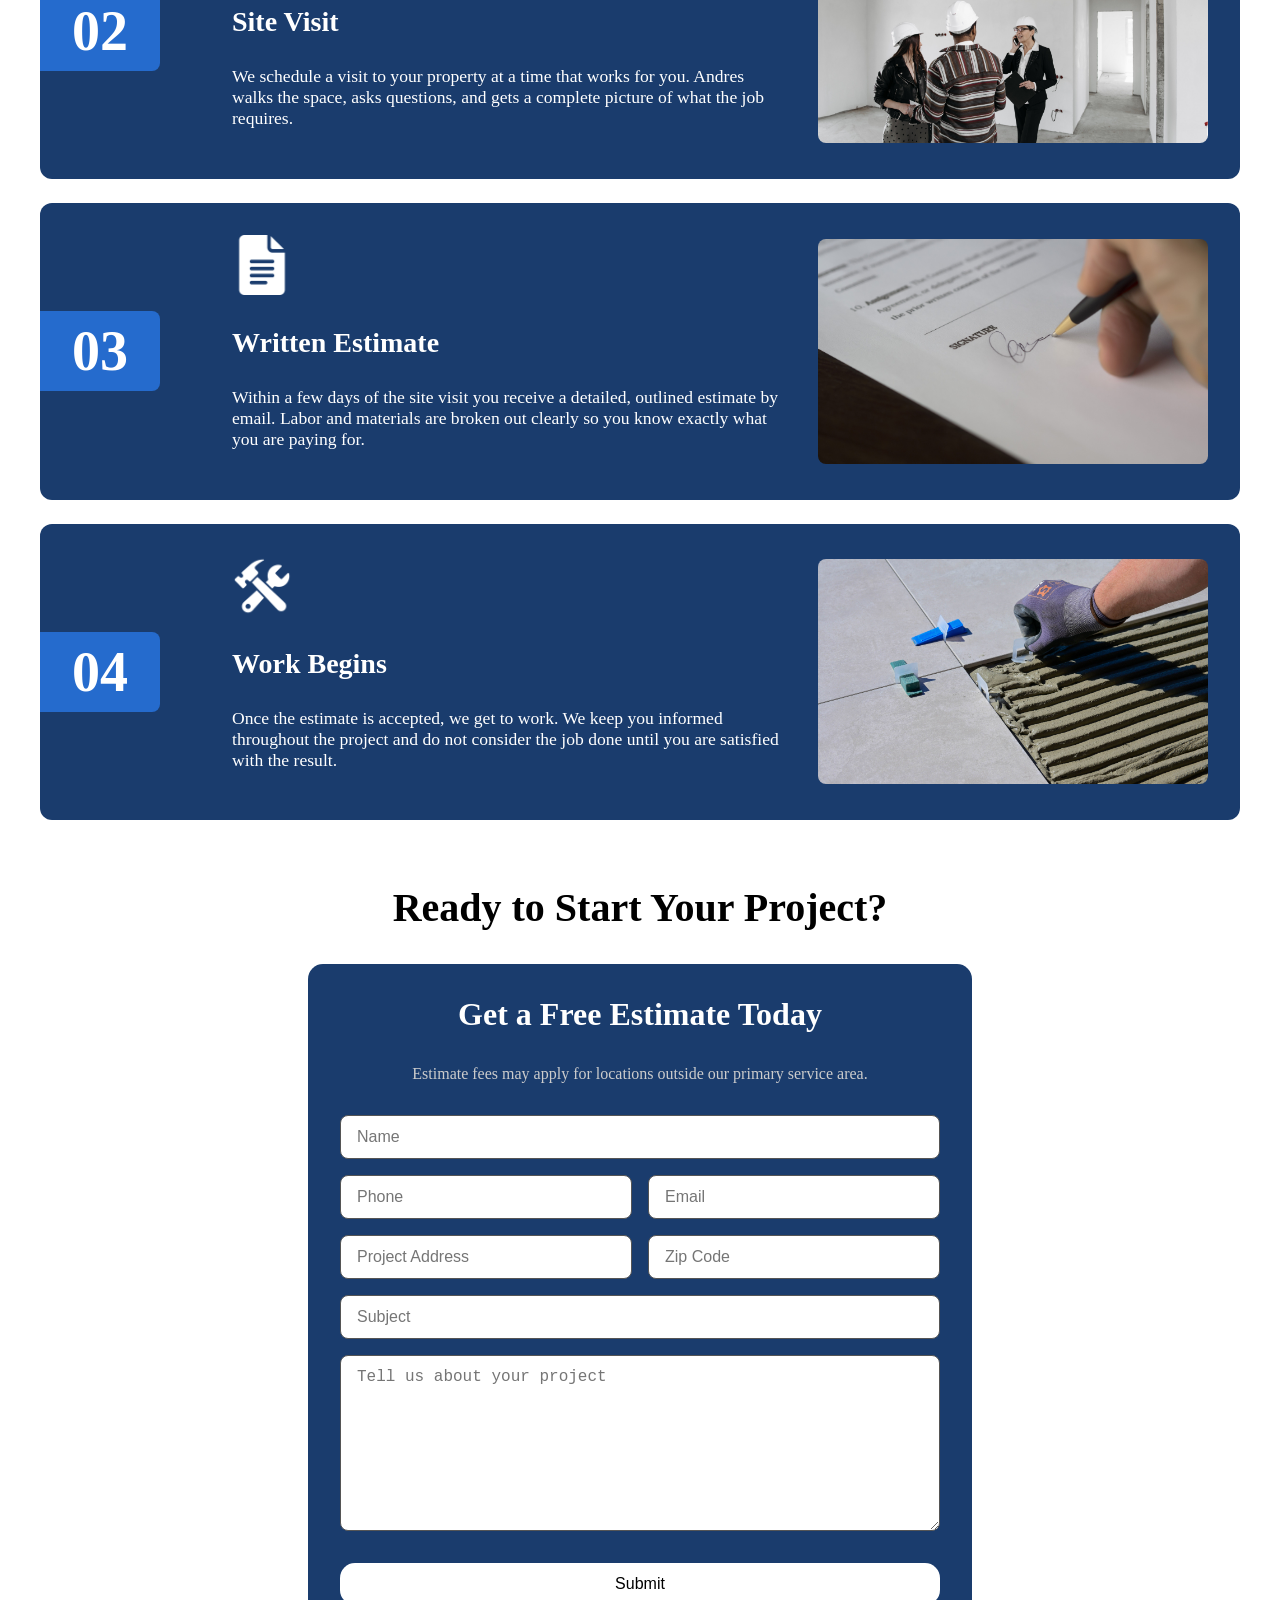
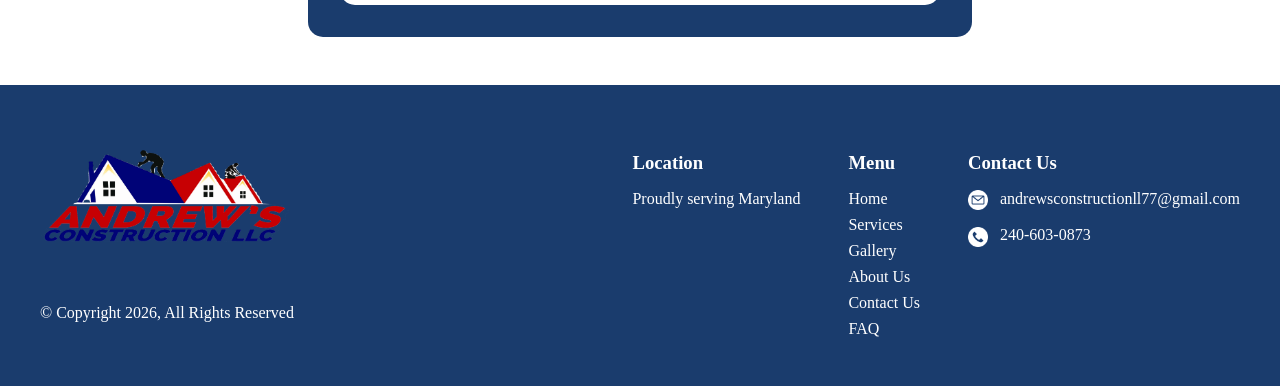
==== commit c1605084: "added fixed business logo, fixed header and footer to always be at the top and bottom of screen" ====
--- a/index.html
+++ b/index.html
@@ -14,7 +14,7 @@
         <h1>
           <a href="index.html">
             <img
-              src="images/Business-Logo.png"
+              src="images/Business-Logo-fixed.png"
               alt="Andrews Construction LLC logo"
               class="logo"
             />
@@ -331,7 +331,7 @@
         <div class="footer-brand">
           <a href="index.html">
             <img
-              src="images/Business-Logo.png"
+              src="images/Business-Logo-fixed.png"
               alt="Andrews Construction LLC logo"
               class="footer-logo"
             />
--- a/css/styles.css
+++ b/css/styles.css
@@ -38,7 +38,7 @@
 }
 
 .logo {
-  width: 300px;
+  width: 250px;
   display: block;
 }
 
@@ -60,6 +60,9 @@
 
 body {
   margin: 0;
+  min-height: 100vh;
+  display: flex;
+  flex-direction: column;
 }
 
 .hero h2,
@@ -296,10 +299,6 @@
   background-color: #0c182e;
 }
 
-.cta-button:hover {
-  background-color: #0c182e;
-}
-
 .learn-more:hover {
   background-color: #dfdbdb;
 }
@@ -390,6 +389,7 @@
   color: white;
   display: flex;
   justify-content: center;
+  margin-top: auto;
 }
 
 .footer-inner {
@@ -587,22 +587,122 @@
   margin: 0 auto;
 }
 
+.faq {
+  max-width: 650px;
+  margin: 0 auto;
+  margin-bottom: 7rem;
+}
 summary {
   list-style: none;
+  display: flex;
+  justify-content: space-between;
+  padding: 1rem 1rem 1rem 1rem;
+  align-items: center;
 }
 
 summary::-webkit-details-marker {
   display: none;
 }
 
+summary::after {
+  content: "+";
+  font-size: 2rem;
+  border: 1px solid;
+  border-radius: 0.5rem;
+  display: flex;
+  align-items: center;
+  justify-content: center;
+  width: 30px;
+  height: 30px;
+  transition: transform 0.3s ease-in-out;
+  line-height: 1;
+  font-family: Arial, sans-serif;
+}
+
+.is-open summary::after {
+  transform: rotate(45deg);
+}
+
 details {
   font-size: 1.2rem;
   border-radius: 15px;
-  padding: 1rem 1rem 2rem 1rem;
-  display: flex;
-  justify-content: space-between;
+  background-color: #f5f5f5;
+  margin-bottom: 1rem;
+}
+
+.faq-answer-wrapper {
+  max-height: 0;
+  overflow: hidden;
+  transition: max-height 0.3s ease-in-out;
+}
+
+.faq-answer-wrapper > p {
+  overflow: hidden;
 }
 
 .faq h3 {
   font-size: 1.5rem;
 }
+
+.faq p {
+  background-color: #7ea1c4;
+  border-radius: 15px;
+  padding: 1rem;
+  width: fit-content;
+  max-width: 580px;
+  display: inline-block;
+  margin-left: 1rem;
+  margin-top: 0rem;
+}
+
+.faq h2 {
+  text-align: center;
+  margin-bottom: 4rem;
+  font-size: 2.5rem;
+}
+
+.about-cta {
+  display: block;
+  width: fit-content;
+  margin: 0 auto;
+  margin-top: 3rem;
+  margin-bottom: 3rem;
+}
+
+.services details {
+  background-color: transparent;
+  margin-bottom: 0;
+}
+
+.services summary {
+  color: white;
+  border: 1px solid white;
+  border-radius: 15px;
+  padding: 0.5rem 1.5rem;
+  width: fit-content;
+  gap: 2rem;
+}
+
+.services summary::after {
+  color: white;
+  border-color: white;
+}
+
+.services > ul {
+  display: grid;
+  grid-template-columns: 1fr 1fr;
+  gap: 1rem;
+  align-items: start;
+  padding: 0;
+}
+
+.services .faq-answer-wrapper ul {
+  gap: 0.9rem;
+  margin-top: 1rem;
+}
+
+.services h2 {
+  text-align: center;
+  font-size: 2.5rem;
+  margin-bottom: 4rem;
+}
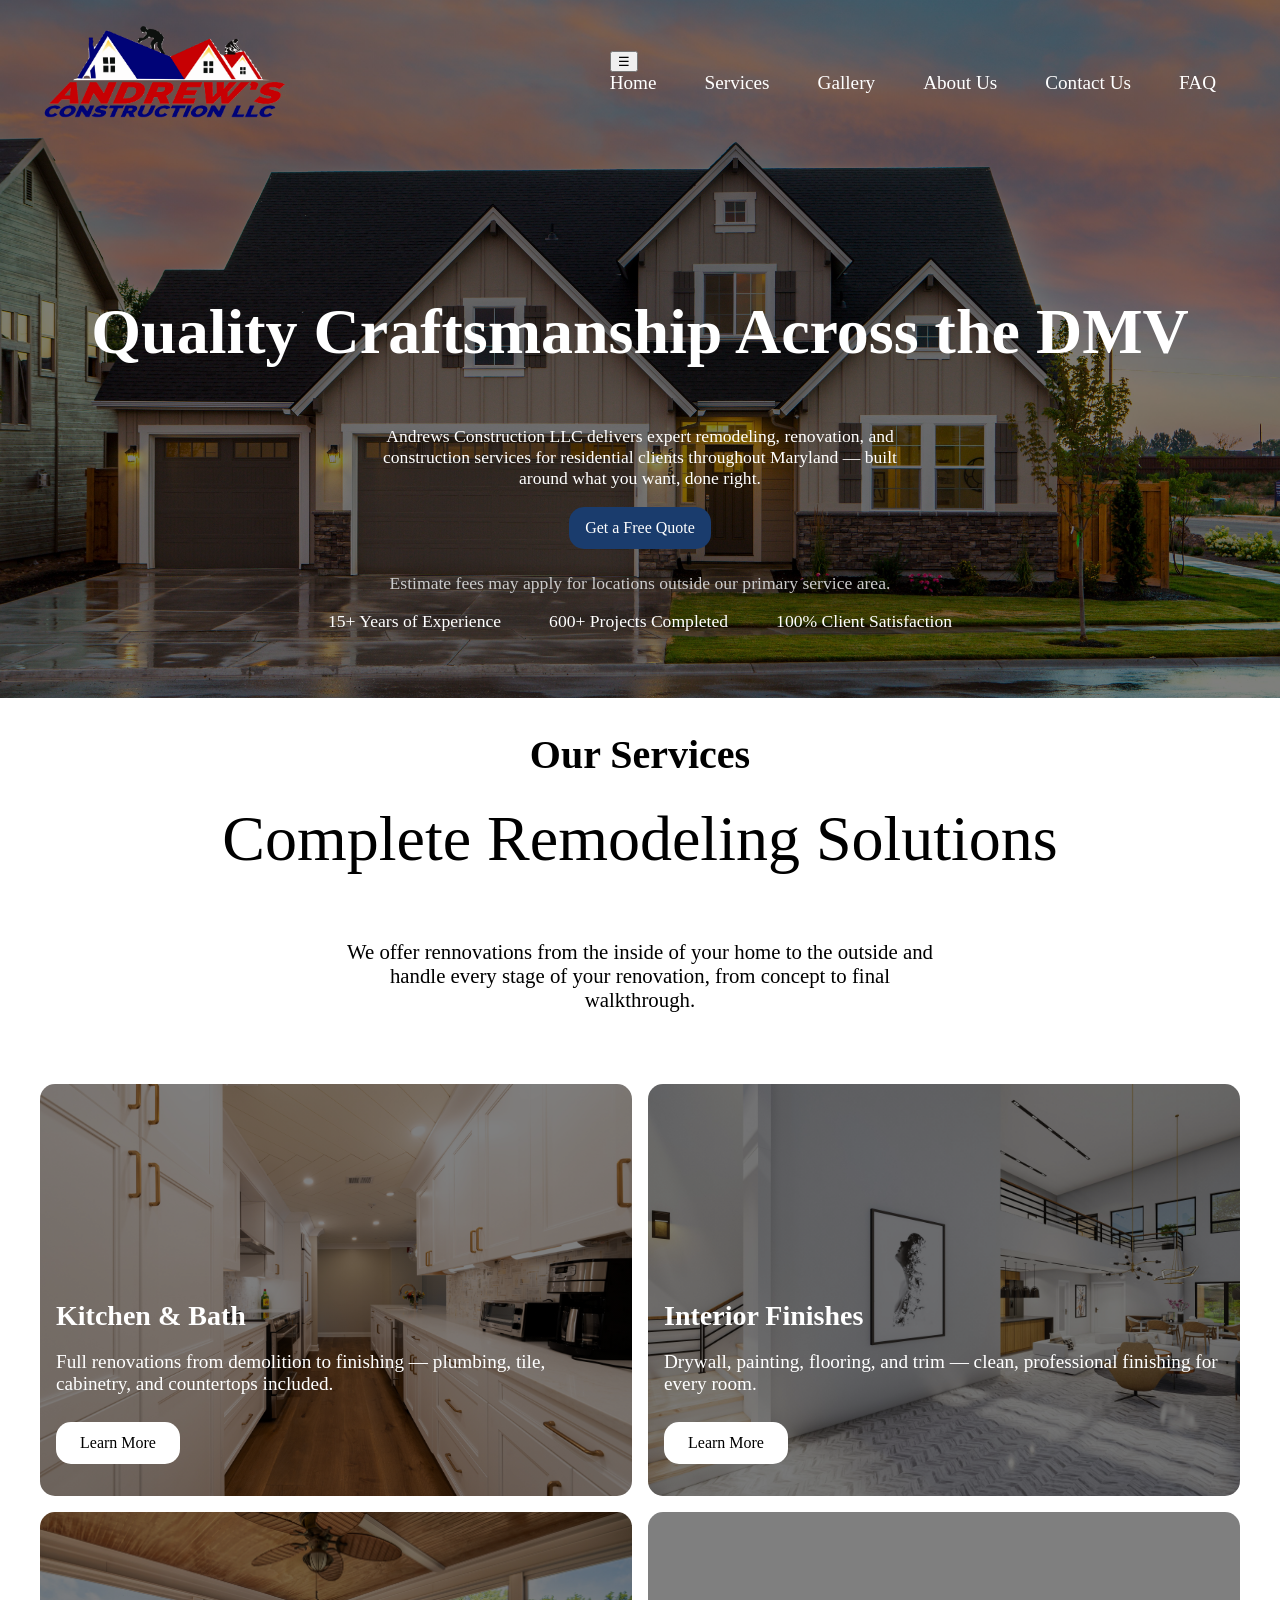
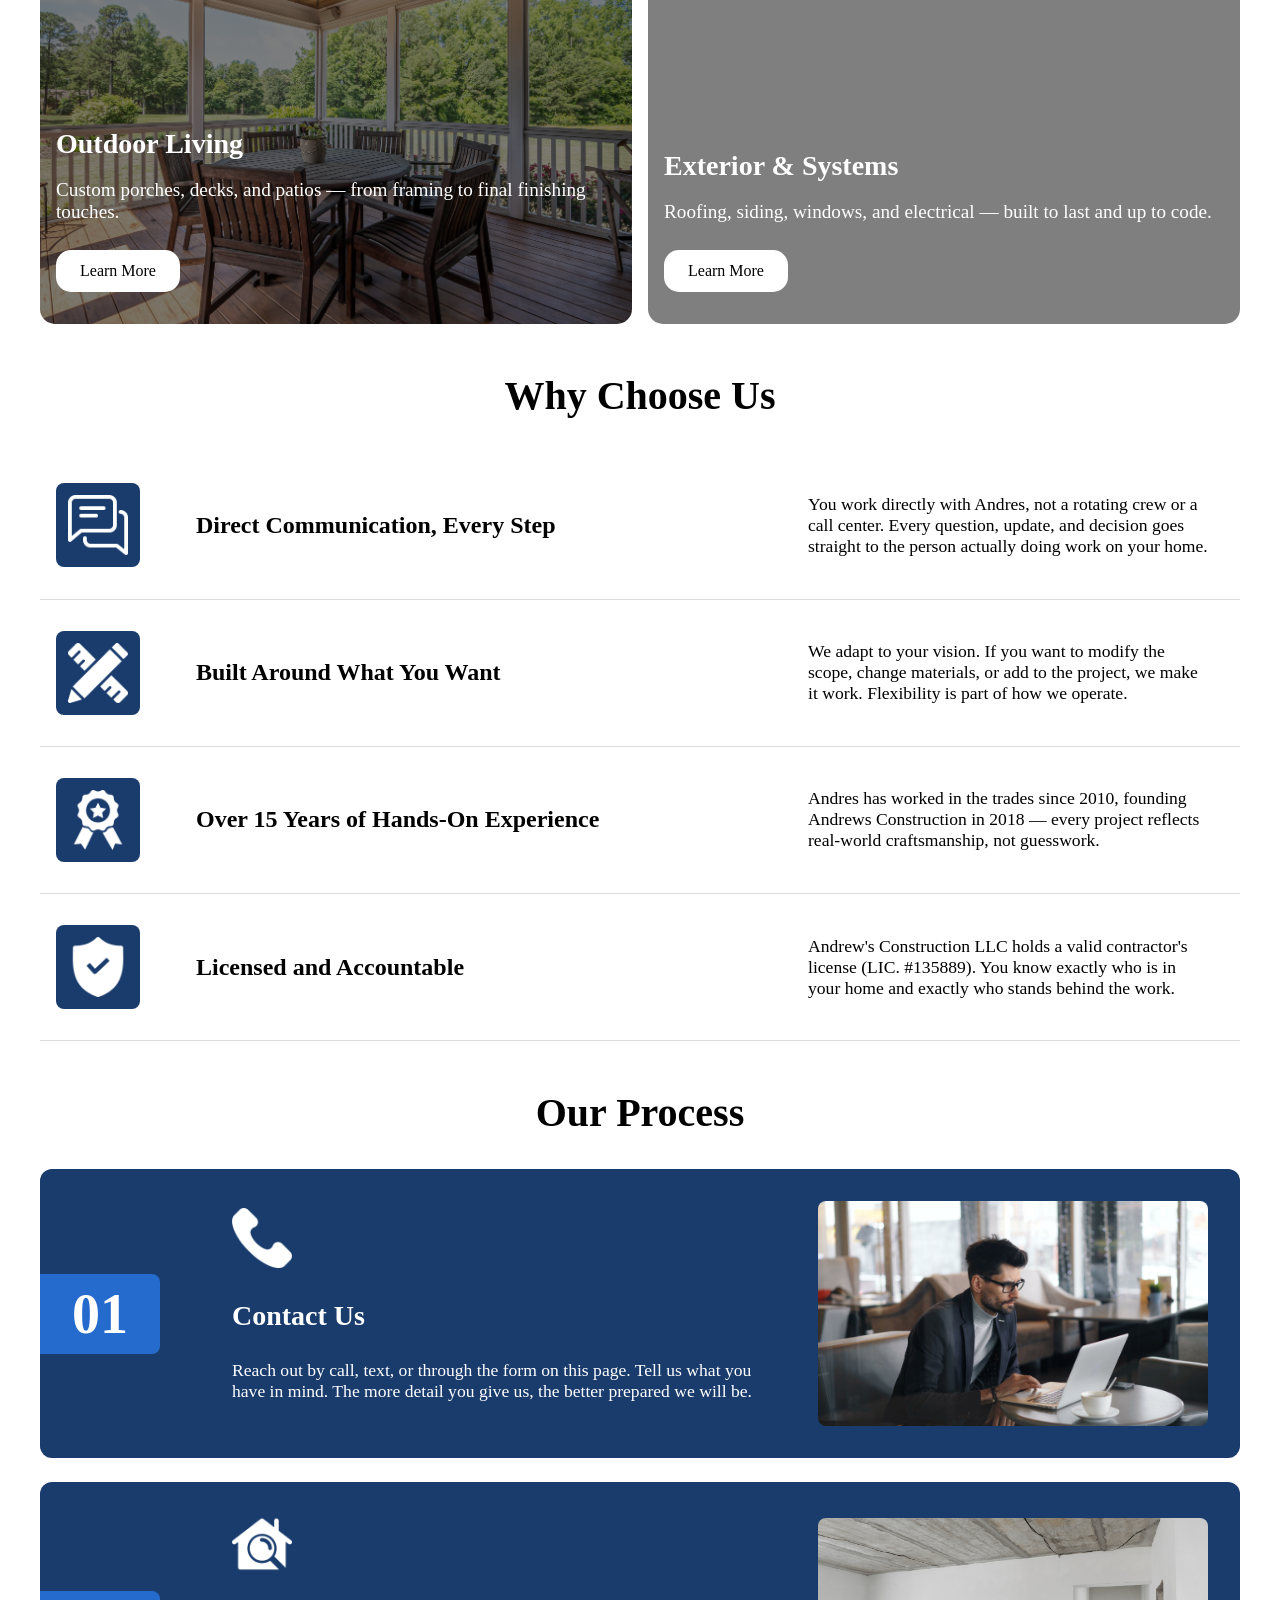
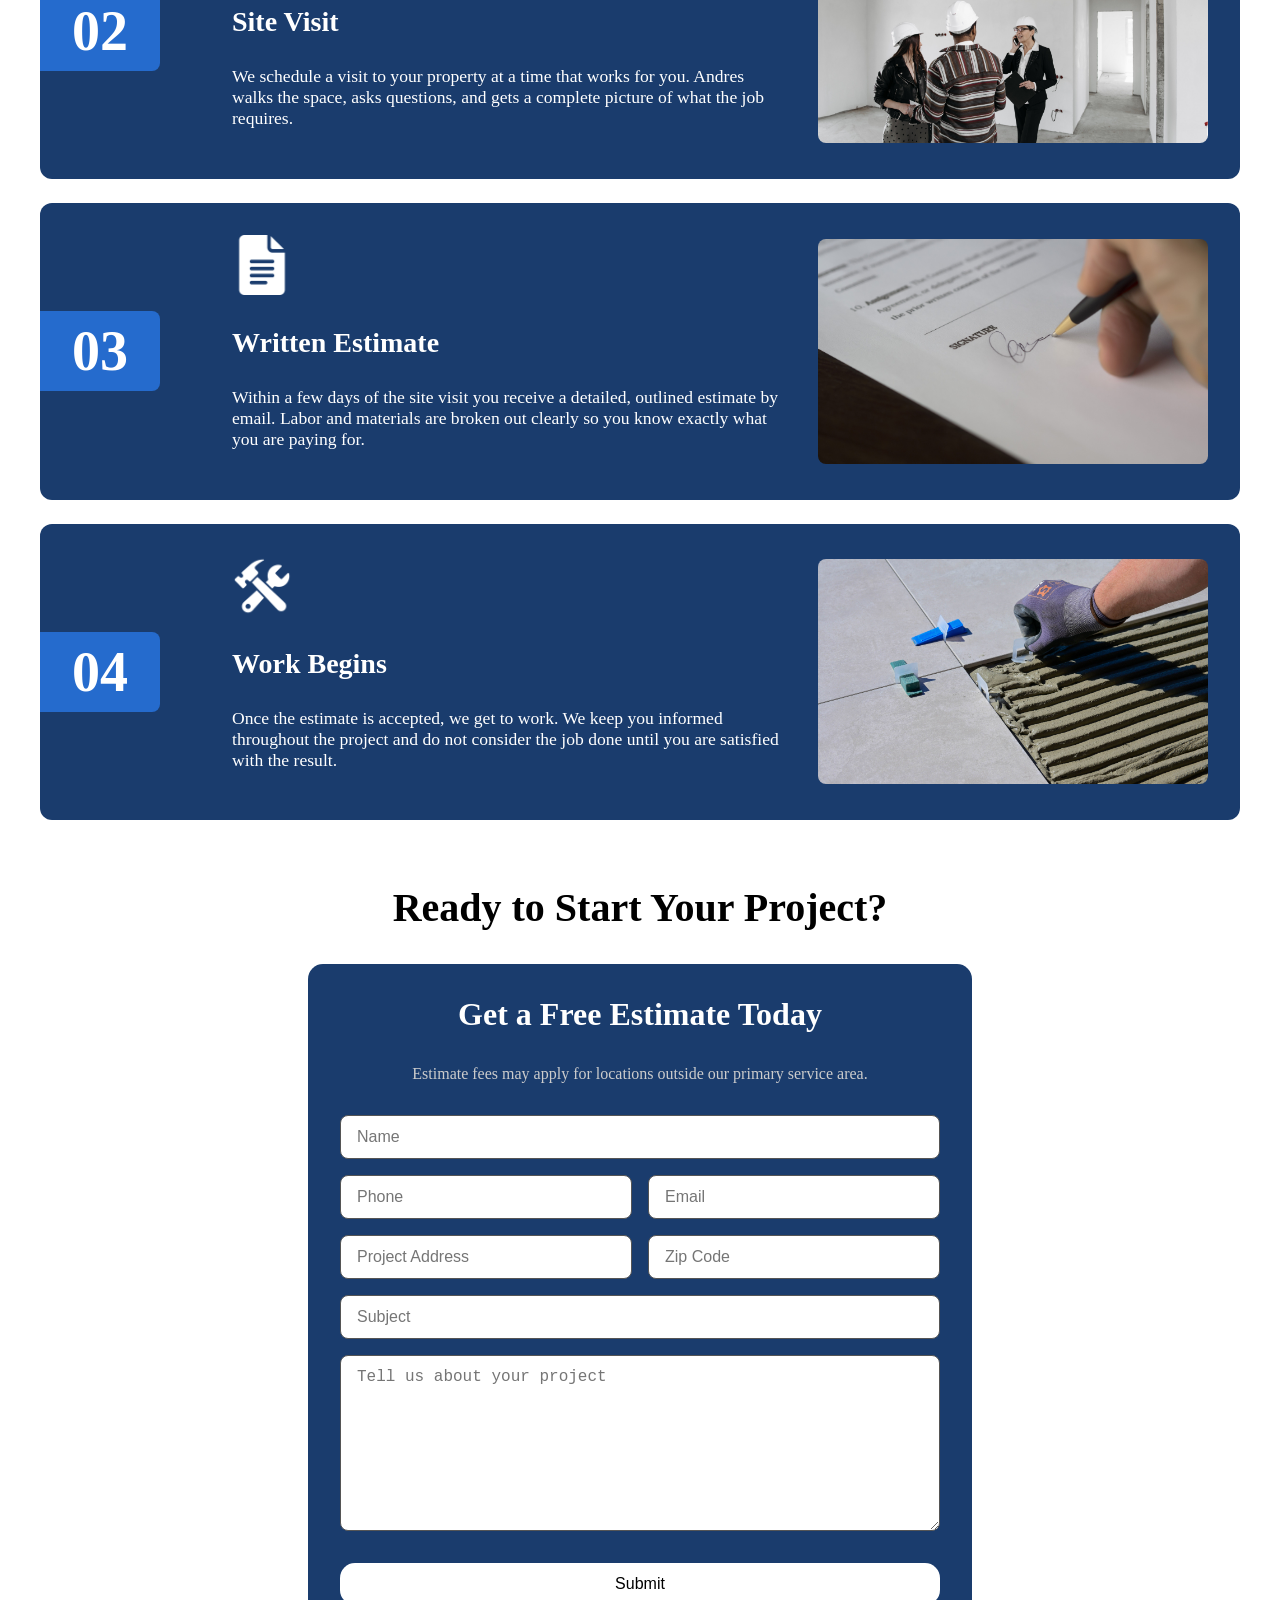
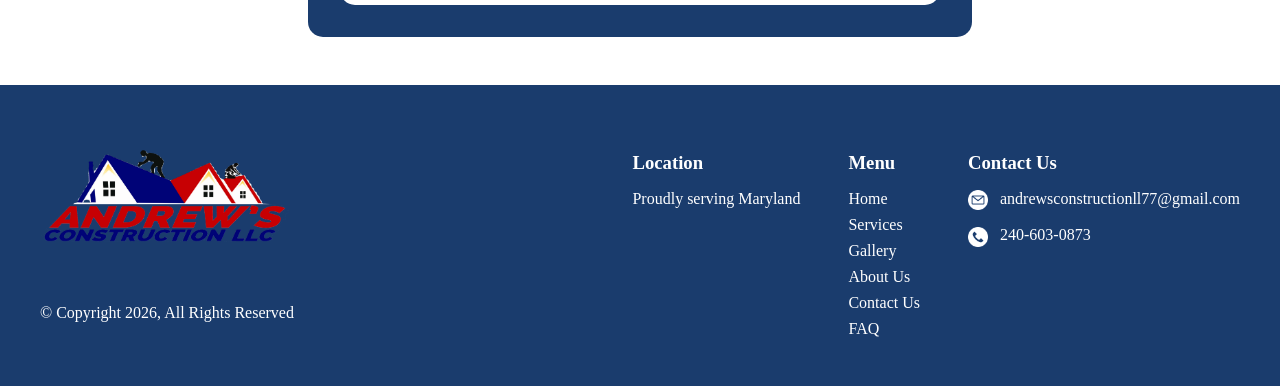
==== commit 9c380d04: "working on making it adapt and look good to iphone and tablet screens" ====
--- a/index.html
+++ b/index.html
@@ -6,6 +6,10 @@
     <title>Home</title>
     <link rel="stylesheet" href="css/styles.css" />
     <link rel="icon" type="image/png" href="images/favicon_logo.png" />
+    <meta
+      name="google-site-verification"
+      content="zJFSSbzN7XHhhOWOYEtIr-MHpQzCC5kJqewjPYXw2AM"
+    />
     <!-- Favicon icon attribution: Real estate icons created by ADMS ICons - Flaticon | https://www.flaticon.com/free-icons/real-estate -->
   </head>
   <body>
@@ -15,13 +19,14 @@
           <a href="index.html">
             <img
               src="images/Business-Logo-fixed.png"
-              alt="Andrews Construction LLC logo"
+              alt="Andrews Construction LLC"
               class="logo"
             />
           </a>
         </h1>
         <nav>
-          <ul>
+          <button class="hamburger-btn">☰</button>
+          <ul class="dropdown-menu">
             <li><a href="index.html">Home</a></li>
             <li><a href="services.html">Services</a></li>
             <li><a href="gallery.html">Gallery</a></li>
@@ -332,7 +337,7 @@
           <a href="index.html">
             <img
               src="images/Business-Logo-fixed.png"
-              alt="Andrews Construction LLC logo"
+              alt="Andrews Construction LLC"
               class="footer-logo"
             />
           </a>
--- a/css/styles.css
+++ b/css/styles.css
@@ -706,3 +706,137 @@
   font-size: 2.5rem;
   margin-bottom: 4rem;
 }
+
+.page-title {
+  text-align: center;
+  margin-bottom: 4rem;
+  font-size: 2.5rem;
+}
+
+.about-body {
+  display: flex;
+  gap: 2rem;
+}
+
+.about-text {
+  flex: 1;
+}
+
+.about-image {
+  flex: 1;
+}
+
+.about-image img {
+  width: 100%;
+  object-fit: cover;
+  height: 100%;
+  border-radius: 15px;
+}
+
+.how-it-works li {
+  display: flex;
+  align-items: center;
+  gap: 1.5rem;
+  background-color: #1a3c6d;
+  color: white;
+  border-radius: 12px;
+  padding: 0.6rem 1.5rem;
+  max-width: 100%;
+  font-size: 1.1rem;
+}
+
+.how-it-works ol {
+  display: flex;
+  flex-direction: column;
+  gap: 1rem;
+  max-width: 800px;
+  margin: 0 auto;
+}
+
+.how-it-works .process-number {
+  position: static;
+  transform: none;
+  font-size: 2.75rem;
+  padding: 0.4rem 0.75rem;
+  border-radius: 8px;
+}
+
+.how-it-works h2 {
+  text-align: center;
+  padding: 1rem;
+  font-size: 2.5rem;
+}
+
+.how-it-works {
+  margin-bottom: 3rem;
+}
+
+.carousel-track {
+  position: relative;
+  width: 100%;
+  max-width: 600px;
+  margin: 0 auto;
+}
+
+.carousel-track img {
+  display: none;
+  width: 100%;
+  height: 100%;
+  object-fit: contain;
+  object-position: center bottom;
+  background-color: red;
+}
+
+.carousel-track img.active {
+  display: block;
+}
+
+.job h3 {
+  text-align: center;
+  margin-top: 3rem;
+}
+.job p {
+  text-align: center;
+}
+
+.carousel {
+  text-align: center;
+}
+
+.job {
+  margin-bottom: 3rem;
+}
+
+@media (max-width: 768px) {
+  .services ul {
+    grid-template-columns: 1fr;
+  }
+  .services > ul {
+    grid-template-columns: 1fr;
+  }
+  .contact-layout {
+    flex-direction: column;
+  }
+  .about-body {
+    flex-direction: column;
+  }
+  .why-choose-us li h3 {
+    white-space: normal;
+  }
+  .process li {
+    padding-left: 6rem;
+  }
+  .footer-inner {
+    flex-direction: column;
+  }
+  .hero ul {
+    flex-wrap: wrap;
+    gap: 1rem;
+  }
+}
+
+@media (max-width: 480px) {
+  .services ul {
+    grid-template-columns: 1fr;
+  }
+}
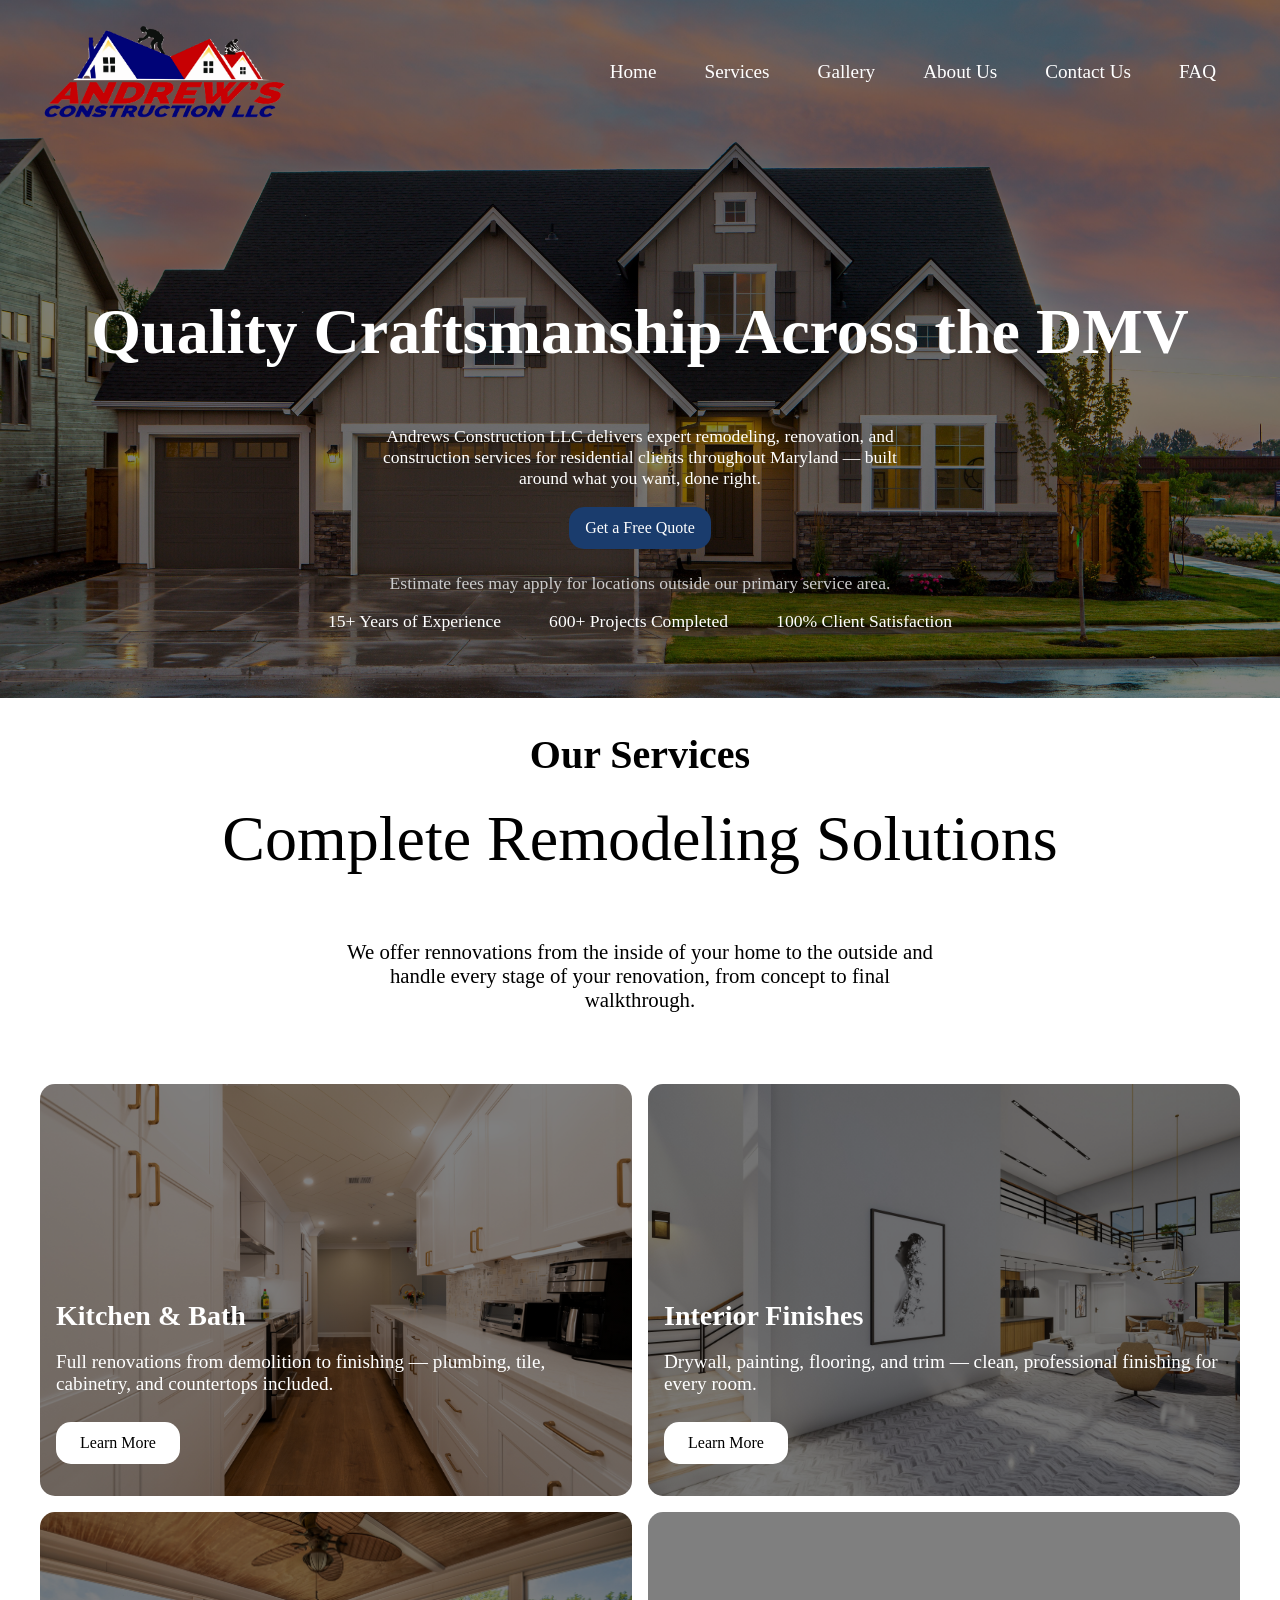
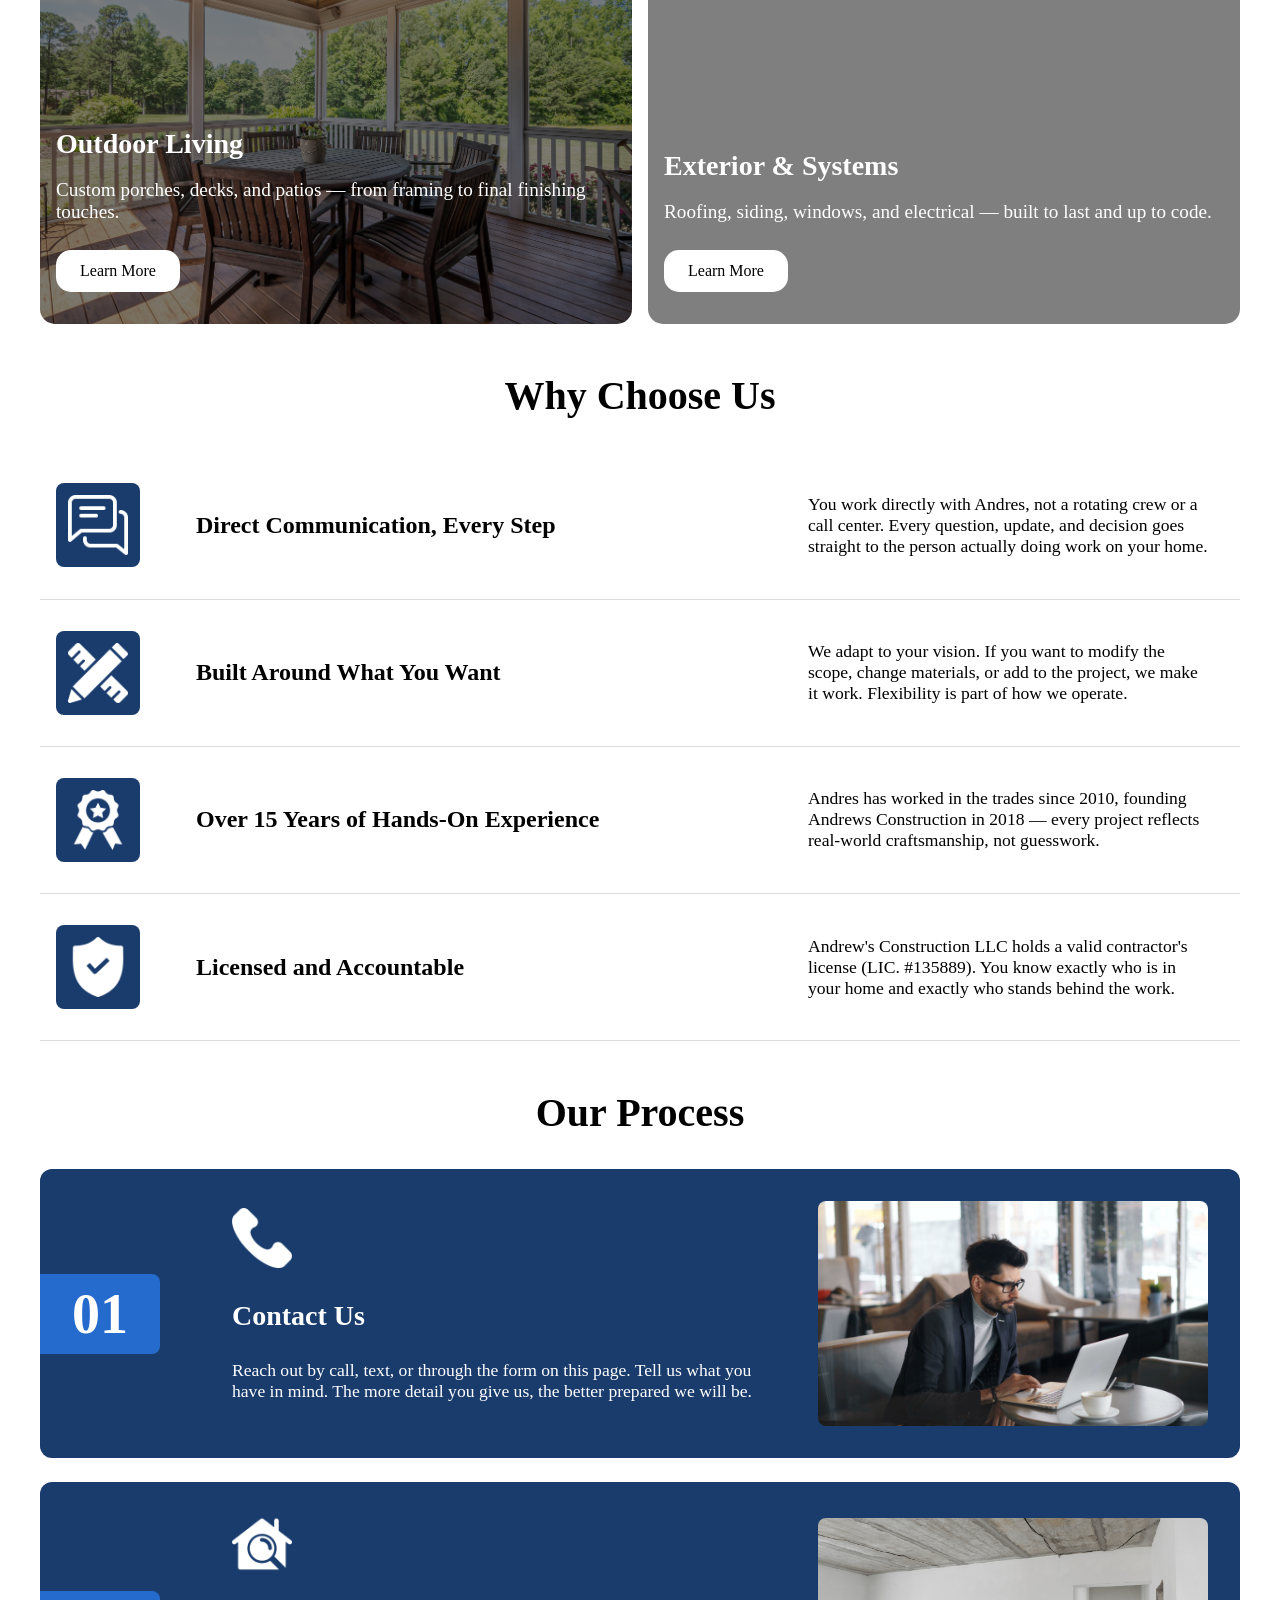
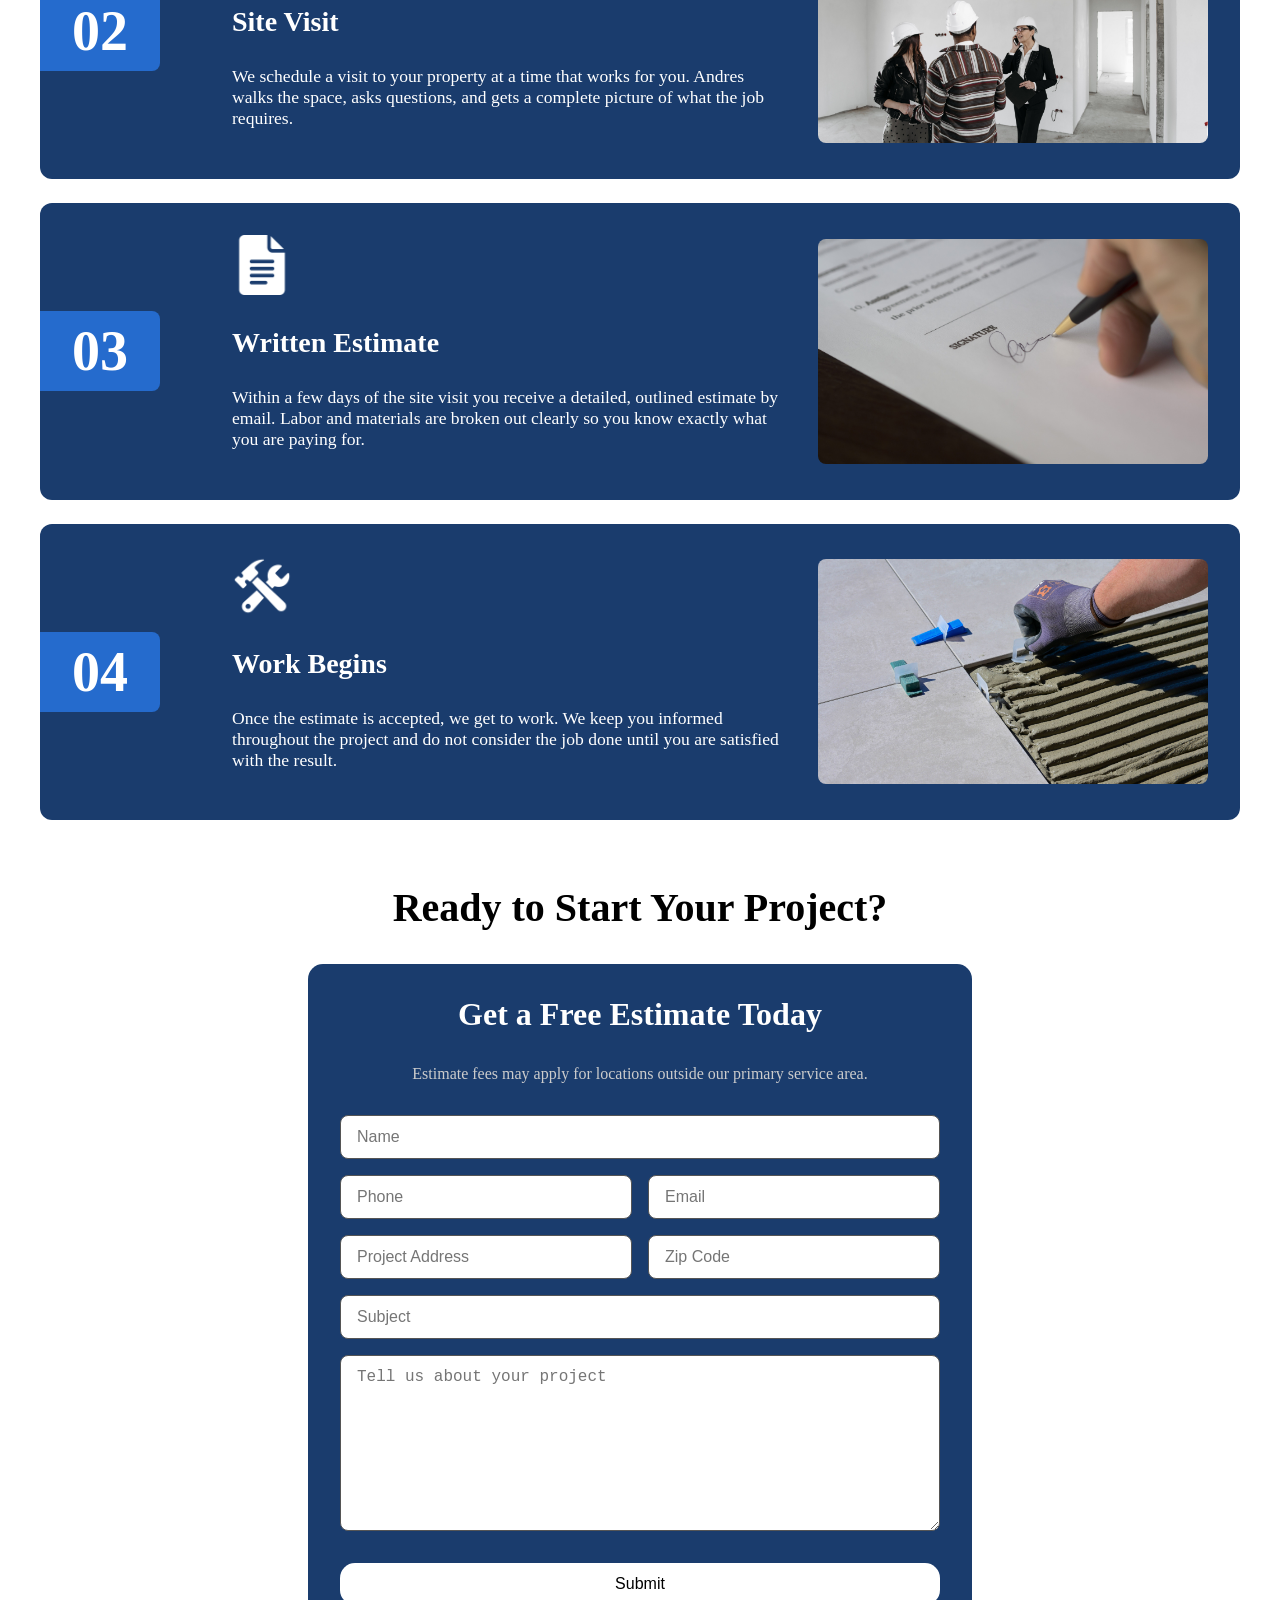
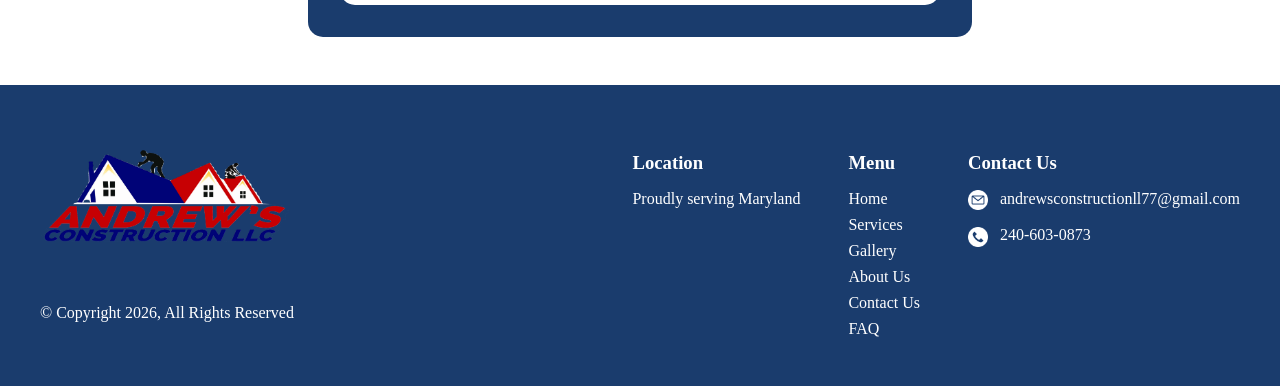
==== commit 9ad0e3d3: "working on making website look good for tablet and iphone. made hamburger button" ====
--- a/index.html
+++ b/index.html
@@ -10,6 +10,7 @@
       name="google-site-verification"
       content="zJFSSbzN7XHhhOWOYEtIr-MHpQzCC5kJqewjPYXw2AM"
     />
+    <script src="js/main.js" defer></script>
     <!-- Favicon icon attribution: Real estate icons created by ADMS ICons - Flaticon | https://www.flaticon.com/free-icons/real-estate -->
   </head>
   <body>
--- a/css/styles.css
+++ b/css/styles.css
@@ -40,6 +40,10 @@
 .logo {
   width: 250px;
   display: block;
+}
+
+nav {
+  position: relative;
 }
 
 nav ul {
@@ -807,36 +811,111 @@
   margin-bottom: 3rem;
 }
 
+.hamburger-btn {
+  display: none;
+}
+
 @media (max-width: 768px) {
   .services ul {
     grid-template-columns: 1fr;
   }
+
   .services > ul {
     grid-template-columns: 1fr;
   }
+
   .contact-layout {
     flex-direction: column;
   }
+
   .about-body {
     flex-direction: column;
   }
+
   .why-choose-us li h3 {
     white-space: normal;
   }
+
   .process li {
     padding-left: 6rem;
   }
+
   .footer-inner {
     flex-direction: column;
   }
+
+  .hero h2 {
+    font-size: 2rem;
+  }
+
   .hero ul {
     flex-wrap: wrap;
     gap: 1rem;
   }
+
+  .dropdown-menu {
+    display: none;
+    flex-direction: column;
+    position: absolute;
+    top: 100%;
+    left: 0;
+    width: 100%;
+    background-color: #1a3c6d;
+    padding: 1rem 2rem;
+    gap: 1rem;
+  }
+
+  .dropdown-menu.is-open {
+    display: flex;
+  }
+
+  .hamburger-btn {
+    display: block;
+    background: none;
+    border: none;
+    color: white;
+    font-size: 2rem;
+    cursor: pointer;
+  }
 }
 
 @media (max-width: 480px) {
-  .services ul {
-    grid-template-columns: 1fr;
-  }
-}
+  .hero h2 {
+    font-size: 1.5rem;
+  }
+  .hero ul {
+    gap: 0.5rem;
+  }
+  .process li {
+    padding-left: 1rem;
+    padding-top: 4rem;
+    flex-direction: column;
+    align-items: flex-start;
+  }
+  .process-number {
+    position: static;
+    transform: none;
+    margin-bottom: 1rem;
+  }
+  .why-choose-us li {
+    flex-direction: column;
+    align-items: flex-start;
+    gap: 1rem;
+  }
+  .why-choose-us li h3 {
+    flex-basis: auto;
+  }
+  .why-choose-us li p {
+    margin-left: 0;
+    margin-right: 0;
+  }
+  .form-row {
+    flex-direction: column;
+  }
+  .logo {
+    width: 150px;
+  }
+  .footer-logo {
+    width: 150px;
+  }
+}
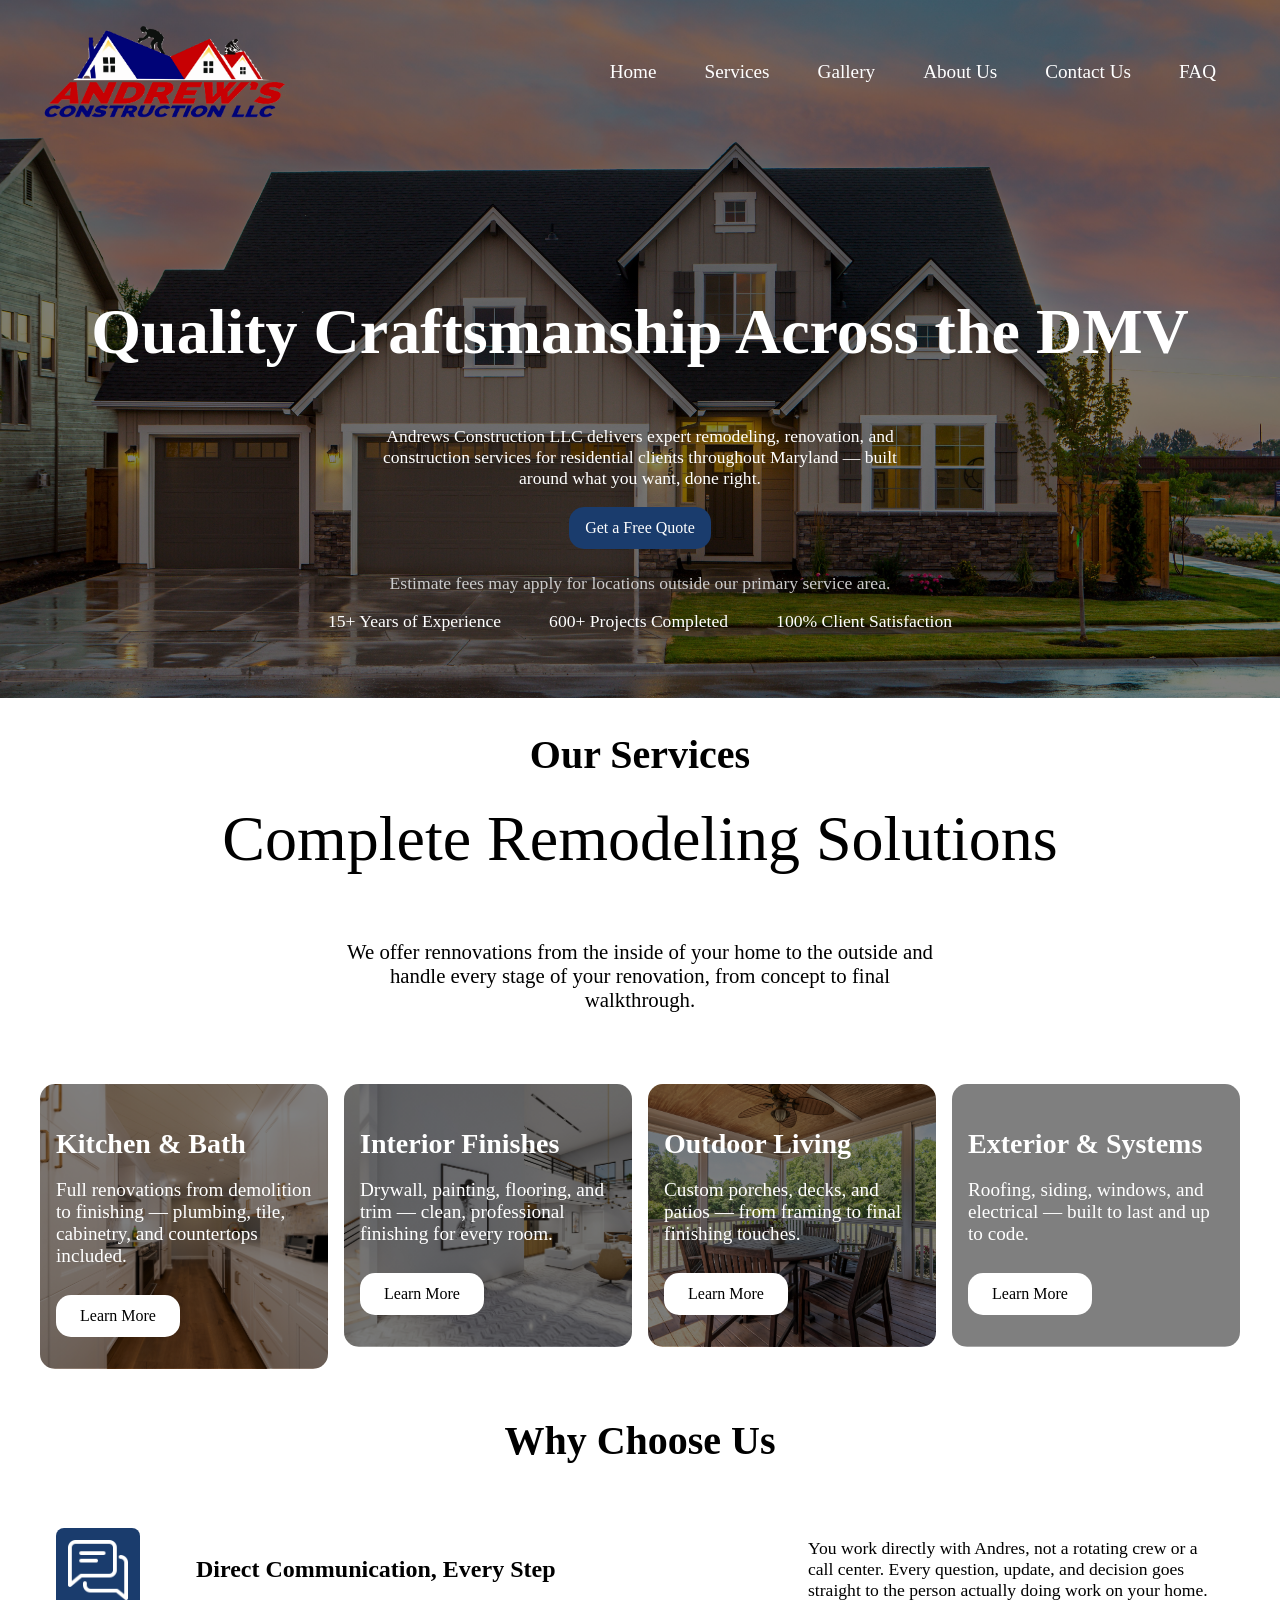
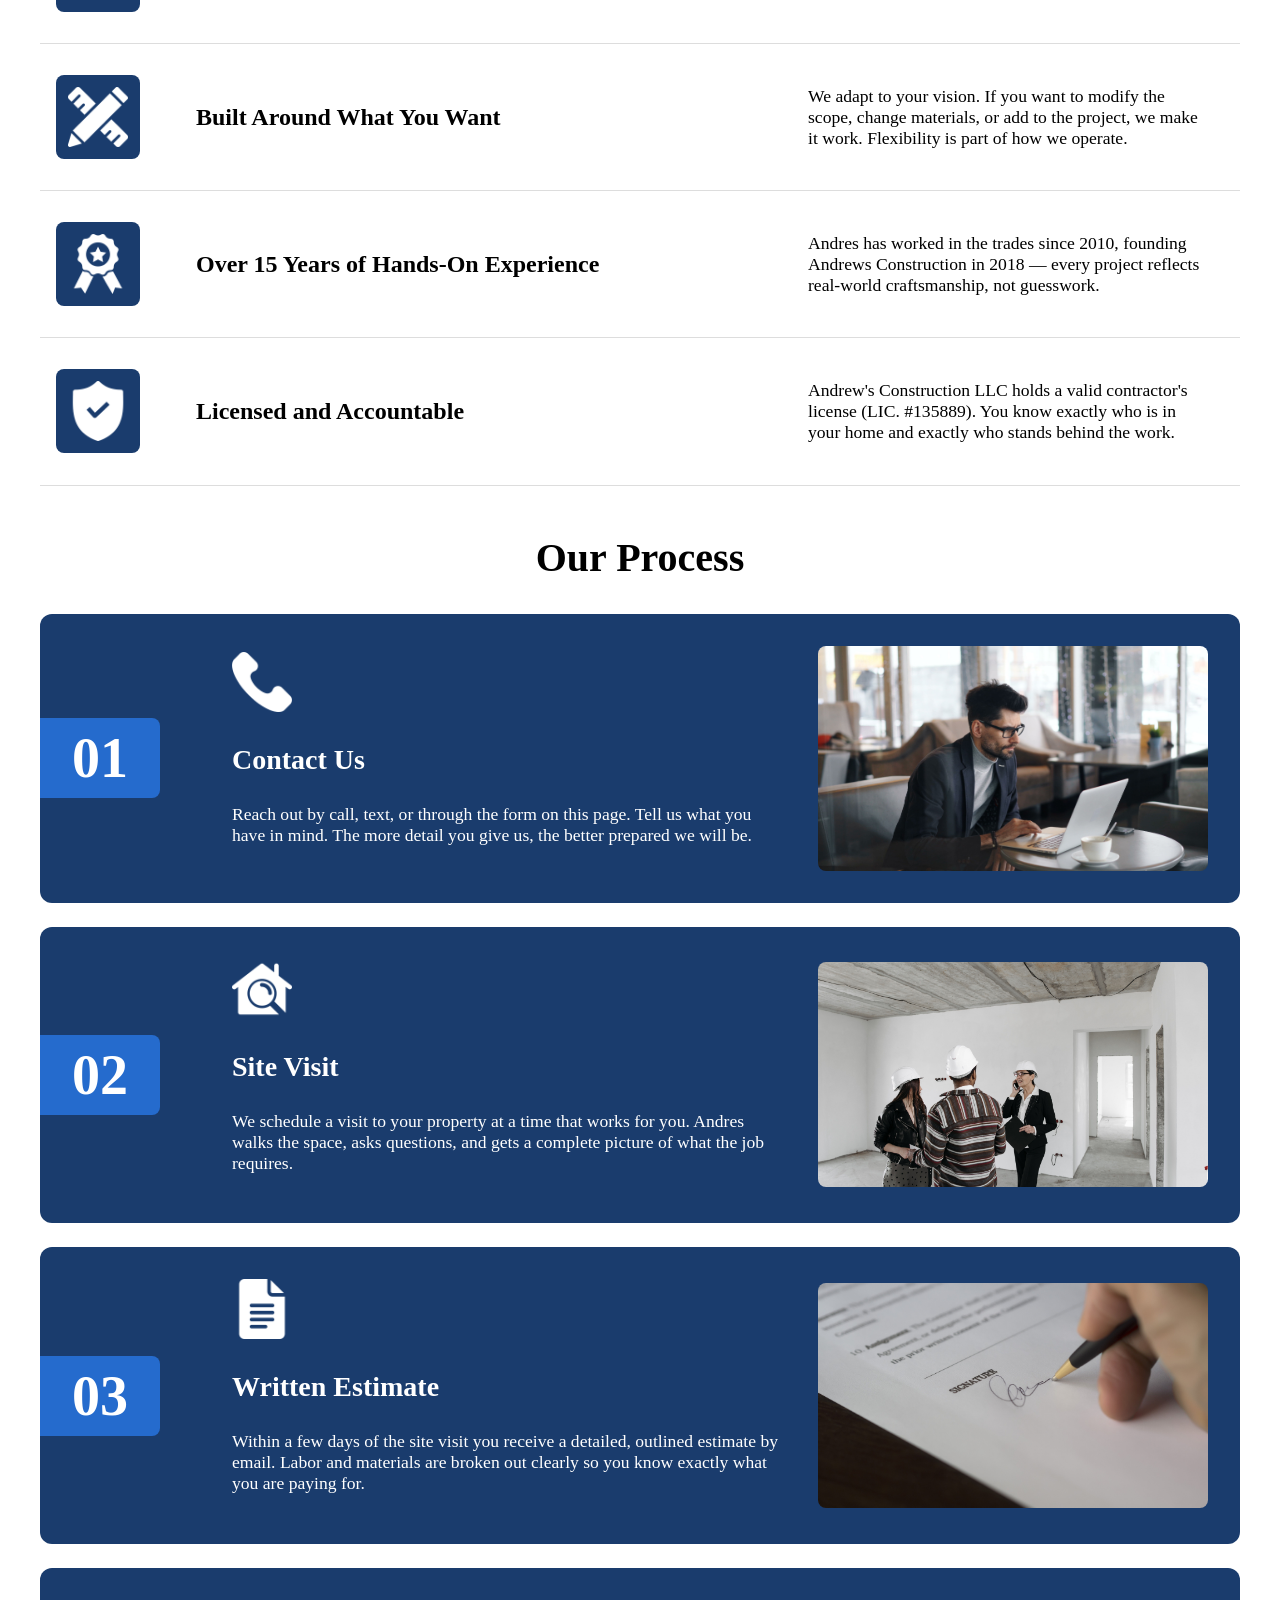
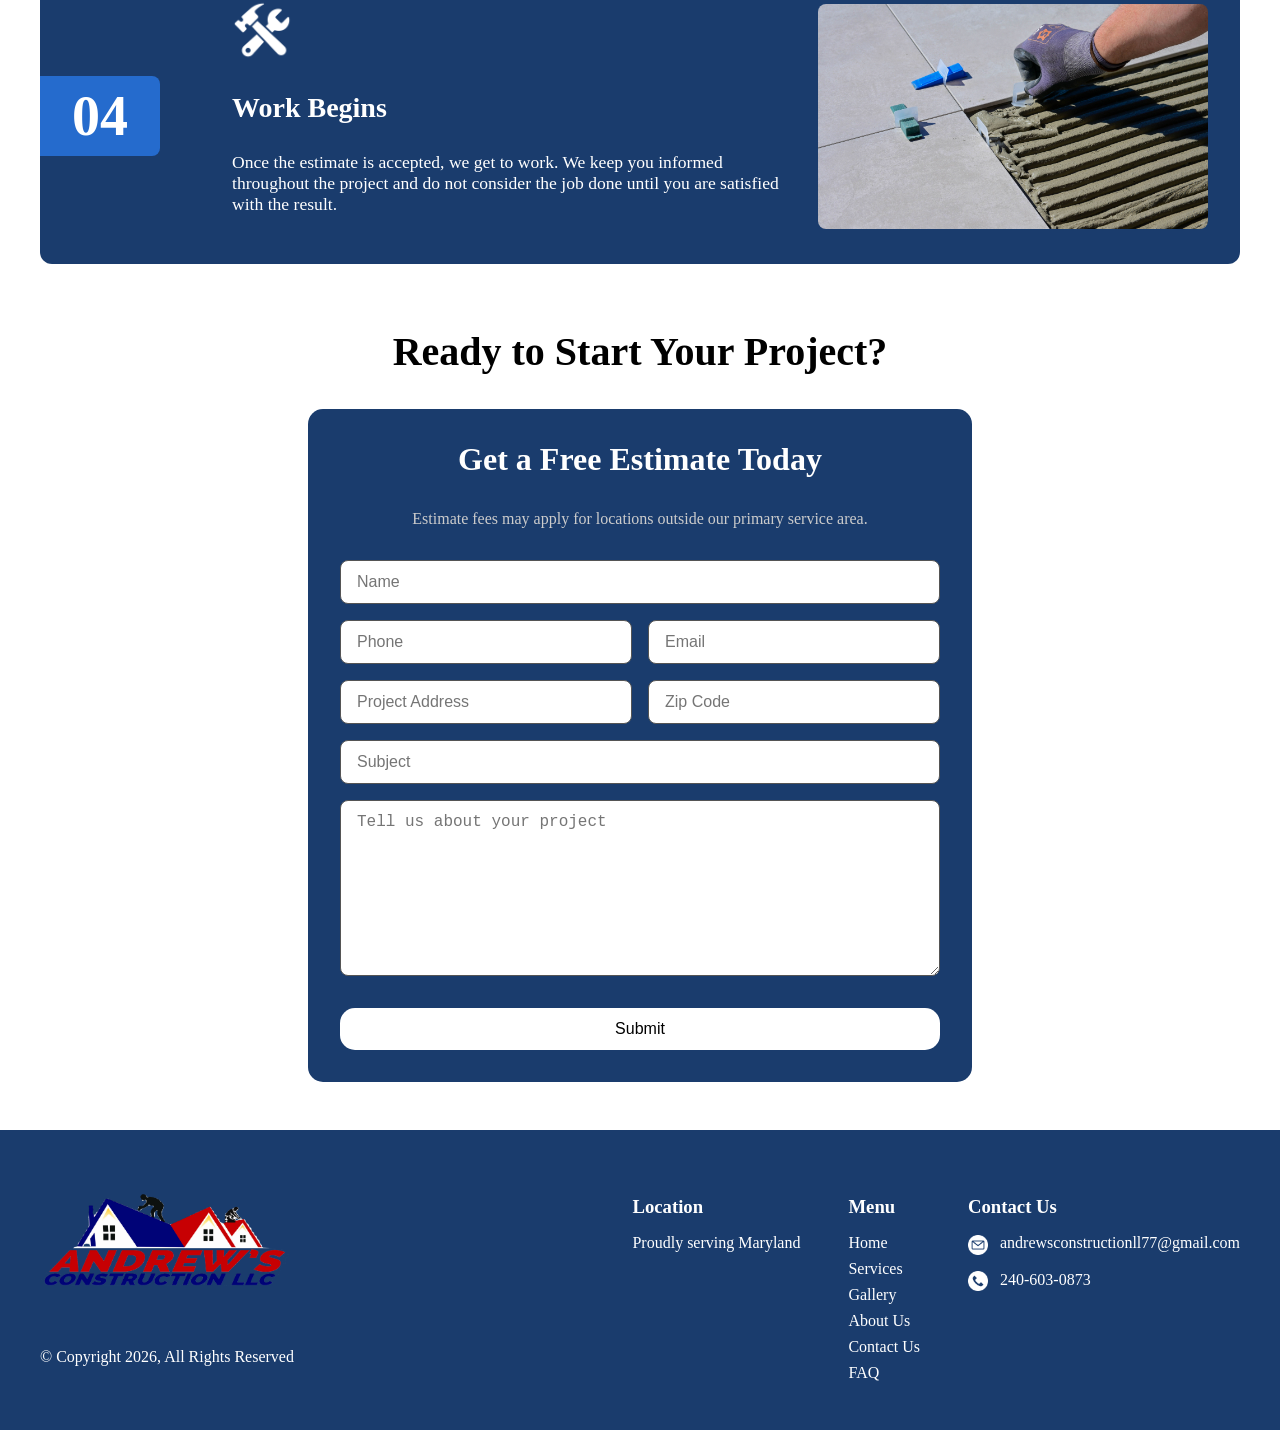
==== commit a9cd0508: "errors" ====
--- a/index.html
+++ b/index.html
@@ -6,12 +6,11 @@
     <title>Home</title>
     <link rel="stylesheet" href="css/styles.css" />
     <link rel="icon" type="image/png" href="images/favicon_logo.png" />
+    <script src="js/main.js" defer></script>
     <meta
       name="google-site-verification"
       content="zJFSSbzN7XHhhOWOYEtIr-MHpQzCC5kJqewjPYXw2AM"
     />
-    <script src="js/main.js" defer></script>
-    <!-- Favicon icon attribution: Real estate icons created by ADMS ICons - Flaticon | https://www.flaticon.com/free-icons/real-estate -->
   </head>
   <body>
     <header class="header-transparent">
--- a/css/styles.css
+++ b/css/styles.css
@@ -38,7 +38,7 @@
 }
 
 .logo {
-  width: 250px;
+  width: clamp(120px, 25vw, 250px);
   display: block;
 }
 
@@ -103,7 +103,7 @@
 }
 
 .hero h2 {
-  font-size: 4rem;
+  font-size: clamp(1.75rem, 6vw, 4rem);
   margin-bottom: 2.5rem;
 }
 
@@ -119,6 +119,7 @@
   padding: 0;
   margin-top: 0;
   font-size: 1.1rem;
+  flex-wrap: wrap;
 }
 
 .hero p {
@@ -141,8 +142,8 @@
 .services ul {
   color: white;
   display: grid;
-  grid-template-columns: 1fr 1fr;
   gap: 2rem;
+  grid-template-columns: repeat(auto-fit, minmax(280px, 1fr));
 }
 
 .kitchen-bath {
@@ -219,13 +220,13 @@
 
 .services h2 {
   text-align: center;
-  font-size: 1.5rem;
-  margin-bottom: 0.5rem;
+  font-size: clamp(1.75rem, 5vw, 2.5rem);
+  margin-bottom: 4rem;
 }
 
 .services > p {
   text-align: center;
-  font-size: 4rem;
+  font-size: clamp(2rem, 6vw, 4rem);
   position: relative;
   top: -2.5rem;
 }
@@ -251,7 +252,7 @@
 .why-choose-us h2 {
   text-align: center;
   margin-top: 3rem;
-  font-size: 2.5rem;
+  font-size: clamp(1.75rem, 5vw, 2.5rem);
 }
 
 .why-choose-us ul {
@@ -322,7 +323,7 @@
 .process h2 {
   text-align: center;
   margin-top: 3rem;
-  font-size: 2.5rem;
+  font-size: clamp(1.75rem, 5vw, 2.5rem);
 }
 
 .process ol {
@@ -413,7 +414,7 @@
 }
 
 .footer-logo {
-  width: 250px;
+  width: clamp(120px, 25vw, 250px);
   height: auto;
   margin-bottom: 2rem;
 }
@@ -551,17 +552,18 @@
 
 .contact-layout {
   display: flex;
+  flex-wrap: wrap;
   gap: 2rem;
   align-items: stretch;
   padding: 2rem 0;
 }
 
 .contact-image-side {
-  flex: 1;
+  flex: 1 1 300px;
 }
 
 .contact-form-side {
-  flex: 1.3;
+  flex: 1 1 300px;
 }
 
 .contact-image-side img {
@@ -662,7 +664,7 @@
 .faq h2 {
   text-align: center;
   margin-bottom: 4rem;
-  font-size: 2.5rem;
+  font-size: clamp(1.75rem, 5vw, 2.5rem);
 }
 
 .about-cta {
@@ -694,7 +696,7 @@
 
 .services > ul {
   display: grid;
-  grid-template-columns: 1fr 1fr;
+  grid-template-columns: repeat(auto-fit, minmax(200px, 1fr));
   gap: 1rem;
   align-items: start;
   padding: 0;
@@ -705,29 +707,24 @@
   margin-top: 1rem;
 }
 
-.services h2 {
-  text-align: center;
-  font-size: 2.5rem;
+.page-title {
+  text-align: center;
   margin-bottom: 4rem;
-}
-
-.page-title {
-  text-align: center;
-  margin-bottom: 4rem;
-  font-size: 2.5rem;
+  font-size: clamp(1.75rem, 5vw, 2.5rem);
 }
 
 .about-body {
   display: flex;
+  flex-wrap: wrap;
   gap: 2rem;
 }
 
 .about-text {
-  flex: 1;
+  flex: 1 1 300px;
 }
 
 .about-image {
-  flex: 1;
+  flex: 1 1 300px;
 }
 
 .about-image img {
@@ -768,7 +765,7 @@
 .how-it-works h2 {
   text-align: center;
   padding: 1rem;
-  font-size: 2.5rem;
+  font-size: clamp(1.75rem, 5vw, 2.5rem);
 }
 
 .how-it-works {
@@ -816,22 +813,6 @@
 }
 
 @media (max-width: 768px) {
-  .services ul {
-    grid-template-columns: 1fr;
-  }
-
-  .services > ul {
-    grid-template-columns: 1fr;
-  }
-
-  .contact-layout {
-    flex-direction: column;
-  }
-
-  .about-body {
-    flex-direction: column;
-  }
-
   .why-choose-us li h3 {
     white-space: normal;
   }
@@ -844,12 +825,7 @@
     flex-direction: column;
   }
 
-  .hero h2 {
-    font-size: 2rem;
-  }
-
   .hero ul {
-    flex-wrap: wrap;
     gap: 1rem;
   }
 
@@ -880,9 +856,6 @@
 }
 
 @media (max-width: 480px) {
-  .hero h2 {
-    font-size: 1.5rem;
-  }
   .hero ul {
     gap: 0.5rem;
   }
@@ -912,10 +885,4 @@
   .form-row {
     flex-direction: column;
   }
-  .logo {
-    width: 150px;
-  }
-  .footer-logo {
-    width: 150px;
-  }
-}
+}
